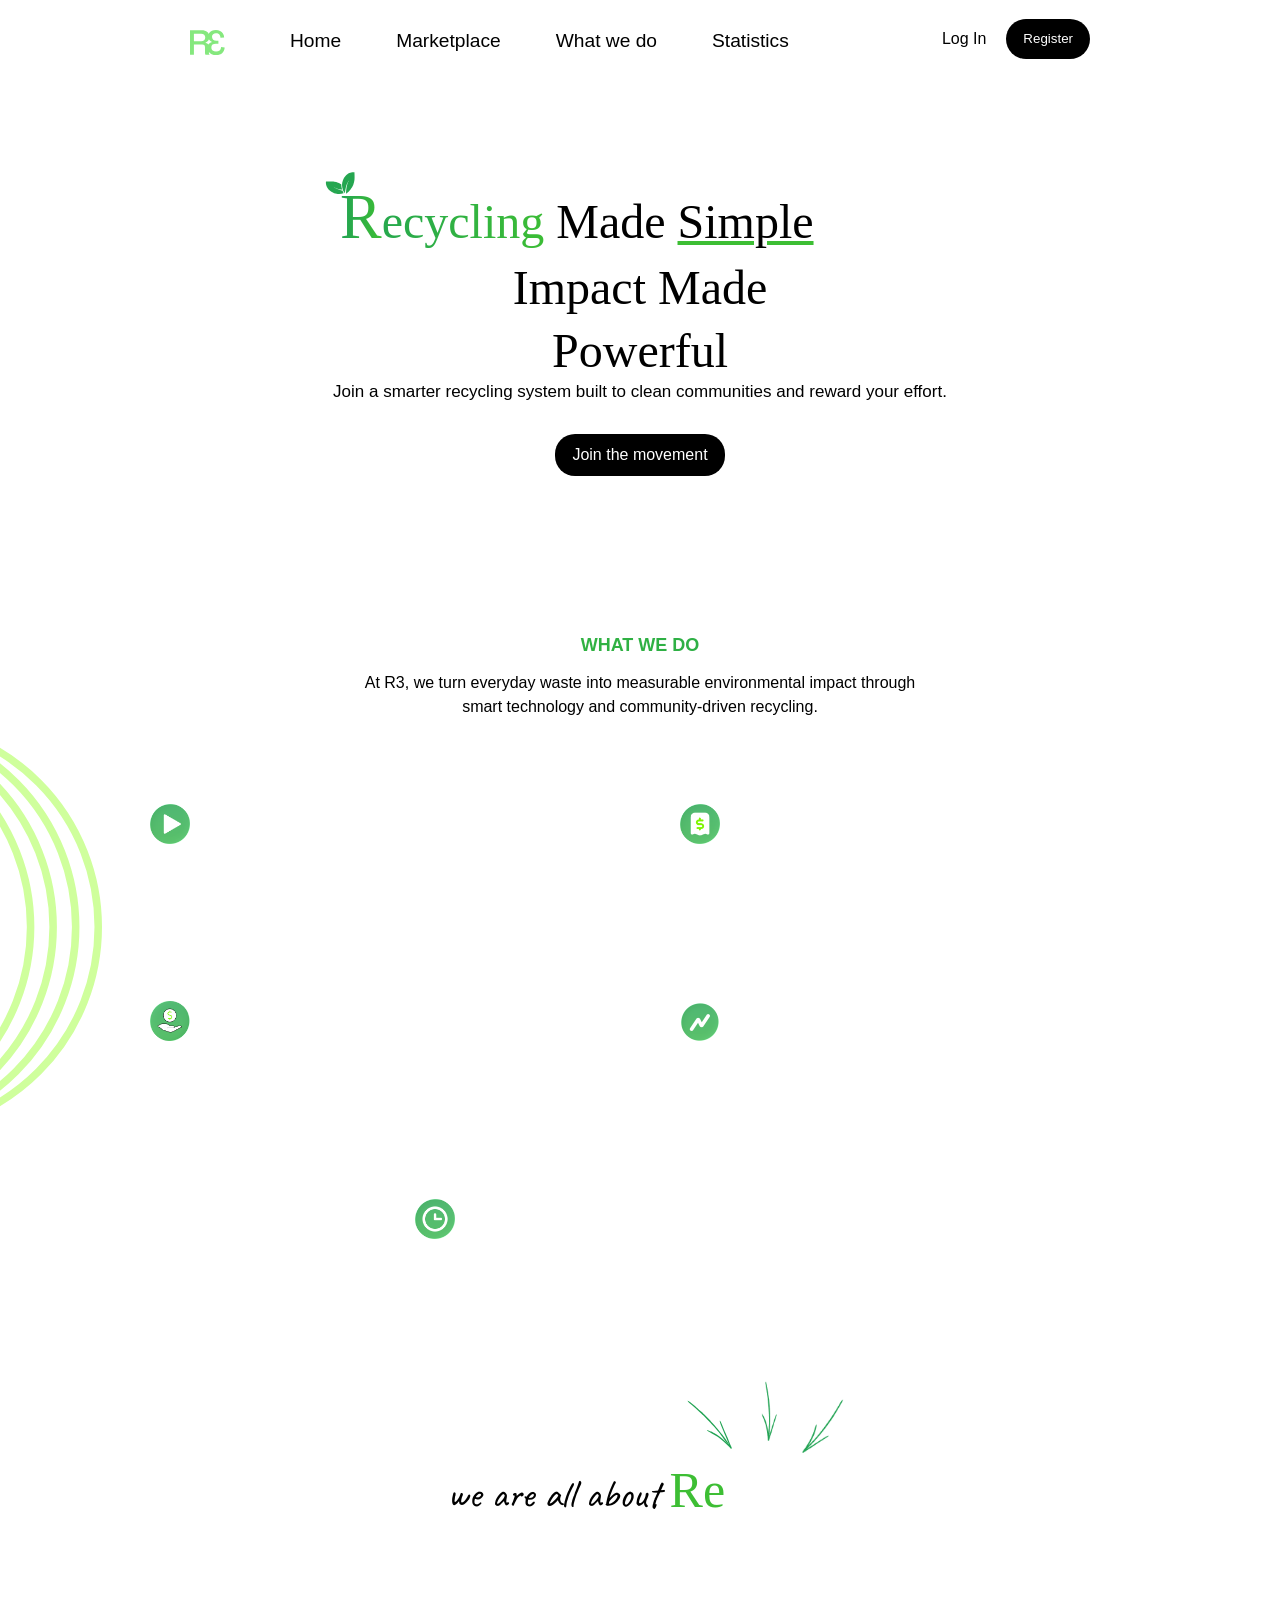
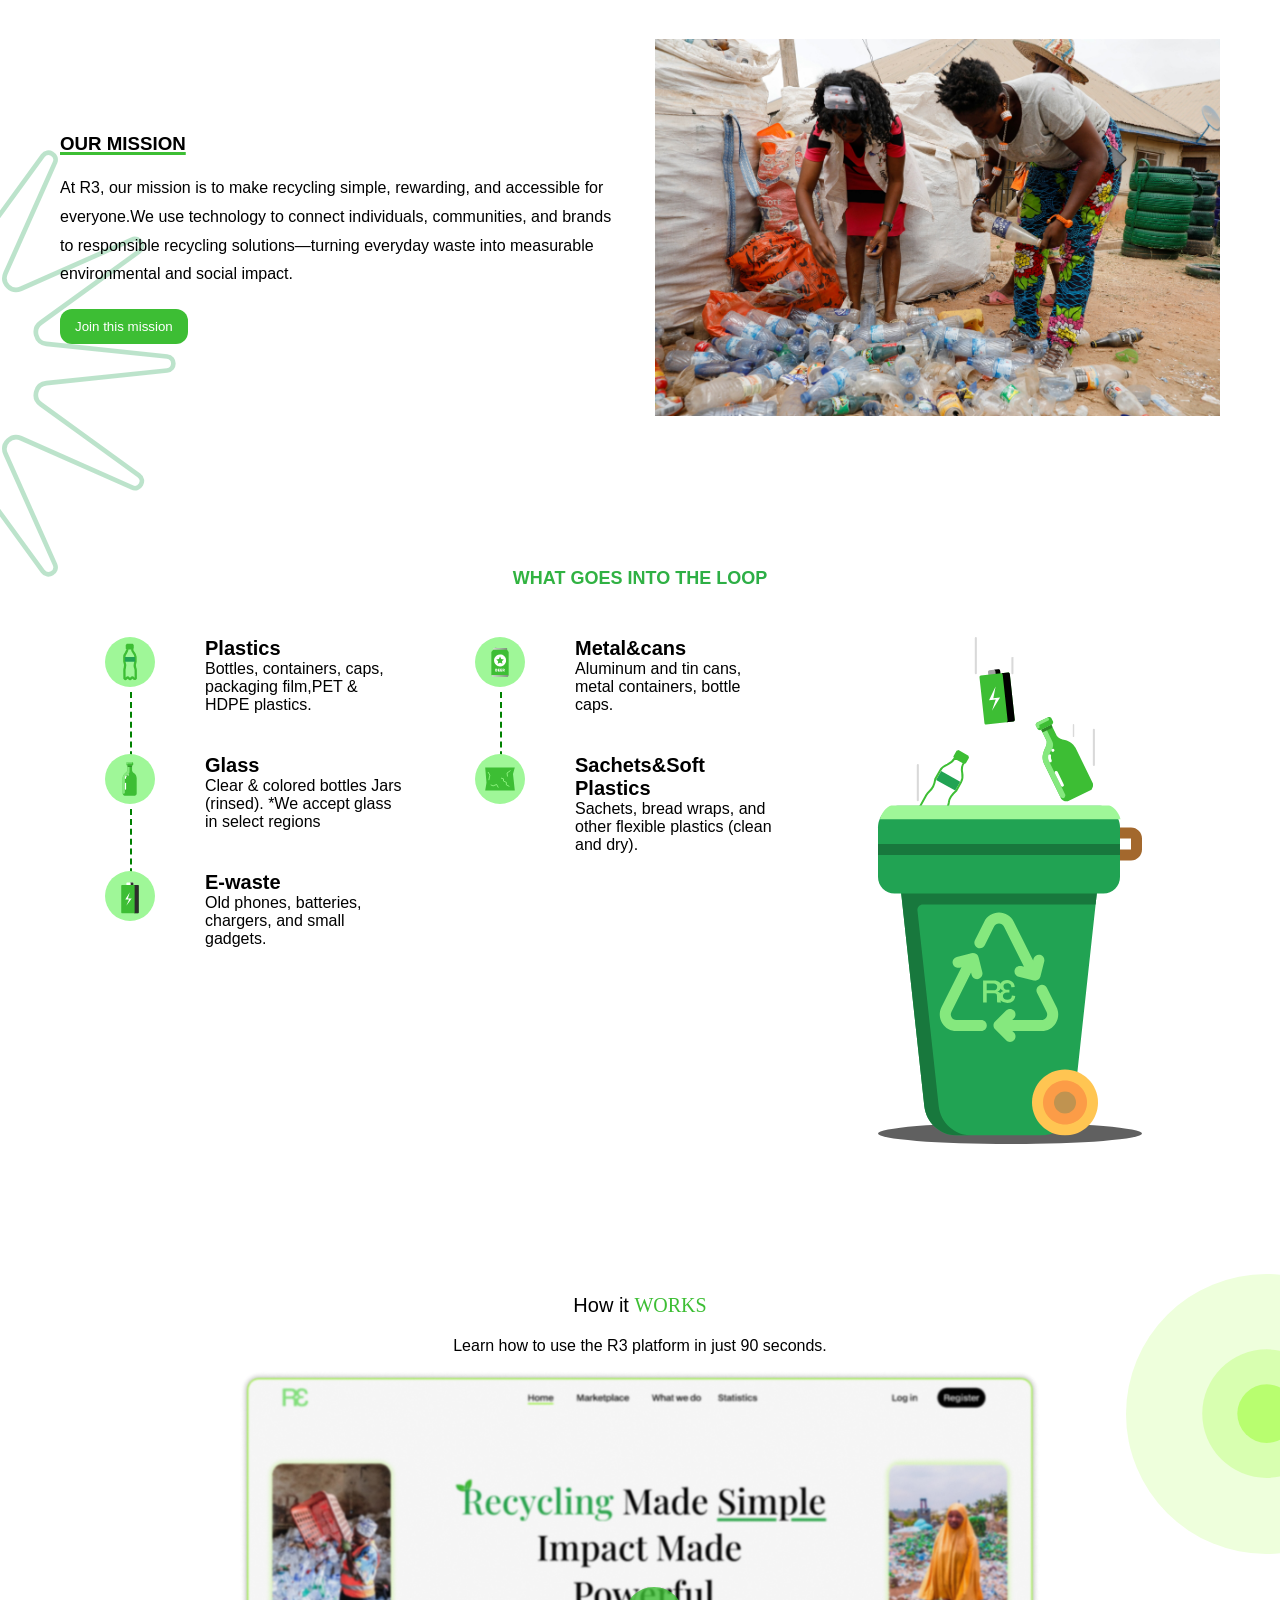
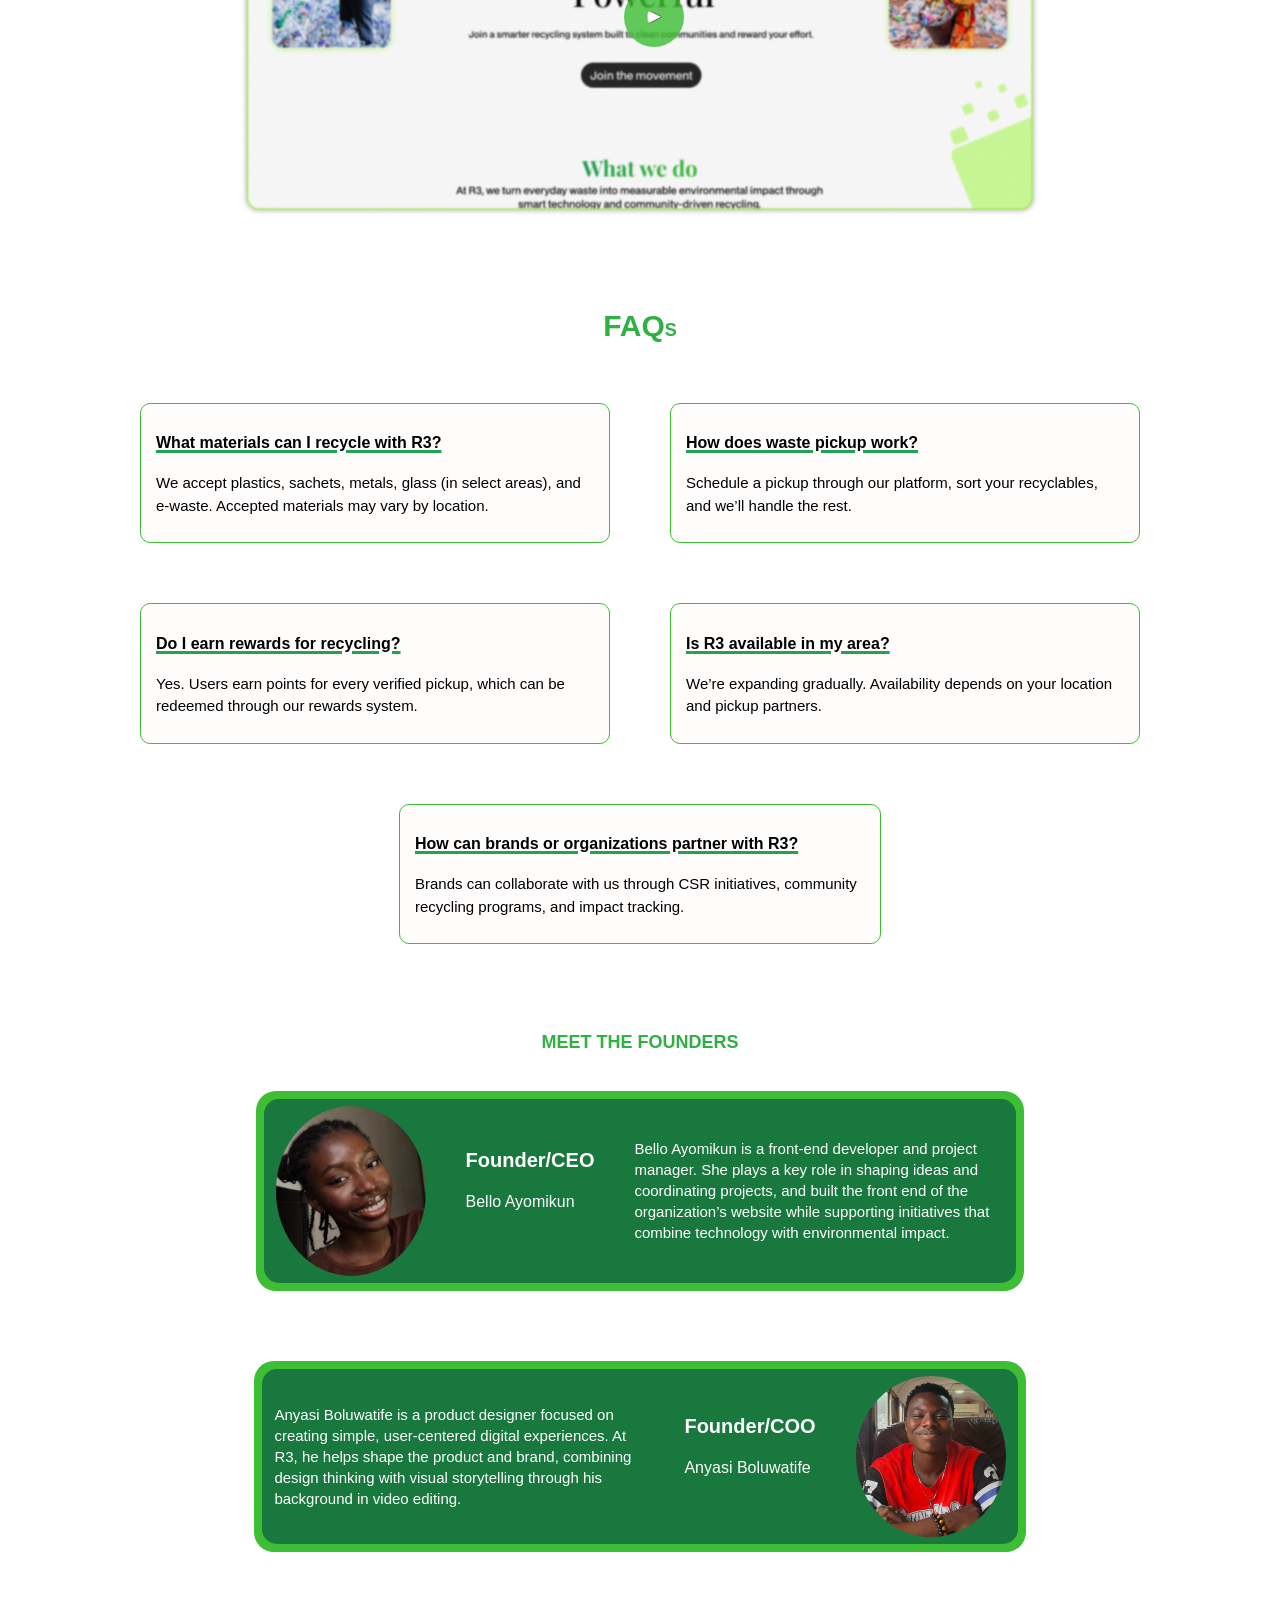
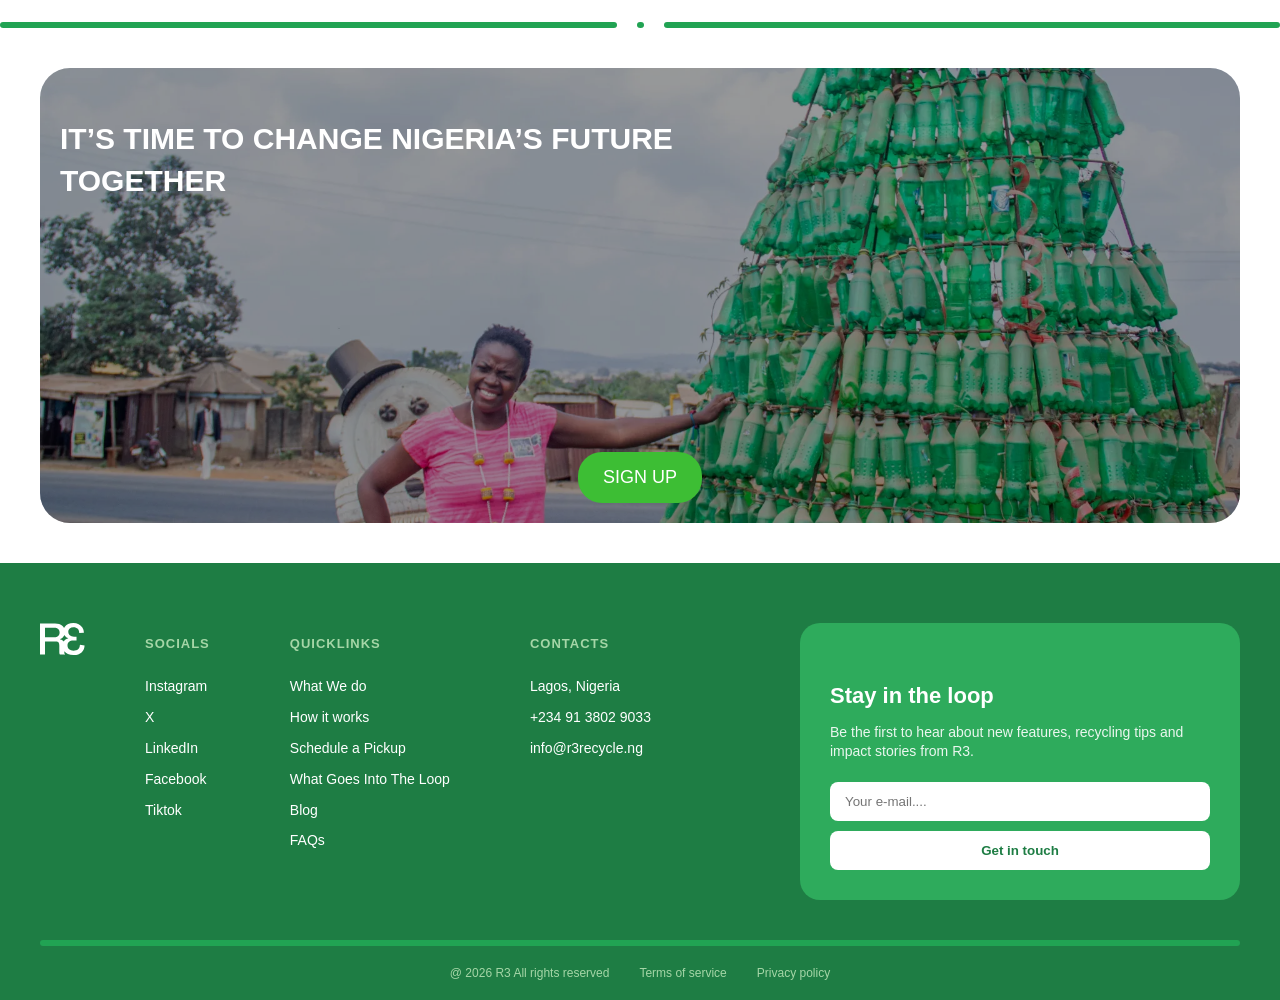
==== index.html @ efda979c "commit1" ====
<!DOCTYPE html>
<html lang="en">
<head>
    <meta charset="UTF-8">
    <meta name="viewport" content="width=device-width, initial-scale=1.0">
    <title>Reuse . Reduce . Recycle</title>
    <link rel="stylesheet" href="R3.css">
    <link rel="icon" href="/images/logo.svg" type="logo/svg">
</head>

<body>
<header>
   <nav  class="navigation">
      <div class="navcontainer">
         <div class="nav-wrapper">
          <img id="menu" src="images/menu.png" alt="">
            <div class="logo">
            <img id="r3" src="images/logo.svg" alt="">
            </div>
         
           <div class="navlink">
               <a href="#">Home</a>
               <a href="#">Marketplace</a>
               <a href="#">What we do</a>
               <a href="#">Statistics</a>
           </div>
  </div>
            <div class="profile">
               <a  href="#login" id="login">Log In</a>
               <button type="button">Register</button>
            </div>
       
      </div>
   </nav>    
</header>

<main class="landingpage">
   <section class="hero">
      <div class="hero-content" style="display: flexbox; justify-content: center;">
         <div>
            <h1>
               <span style="font-size: 3rem; background-image: linear-gradient(to right, #21A353, #3DBE34); -webkit-background-clip: text;background-clip: text; color: transparent; background-color: #3DBE34; font-family: Playfair Display; font-weight: 500;">
               <span class="wrapper" style="background-image: linear-gradient(to right, #21A353, #3DBE34); -webkit-background-clip: text;background-clip: text; color: transparent; background-color: #3DBE34; font-size: 3.9rem; font-family: Playfair Display;  ">R<img src="images/LEAF.svg"></span>ecycling
               </span>
               Made 
               <span style=" font-family: Playfair Display; text-decoration: underline #3DBE34;">Simple </span>
            </h1> 
            <h1 style="text-align: center;"> Impact Made  </h1>
            <h1 style="text-align: center;">Powerful</h1>
 
         </div>
         <h3 style="text-align: center; font-size: 17px;font-weight: 400; margin: 0 auto;">
            Join a smarter recycling system built to clean communities and reward your effort.</h3>
 
         <button type="button">Join the movement</button>
      </div>
   </section>


   <section class="whatwedo">
      <h2 id="title">WHAT WE DO</h2>
       <p>At R3, we turn everyday waste into measurable environmental impact through smart technology and community-driven recycling.</p>
      <img id="circle" src="images/Frame 20.svg" alt="">

      <div class="box-container">
         <div class="box">
            <div>
            <img src="images/Frame 10.png" alt="">
            </div>
            <div>
               <h3 class="title">Tutorial</h3>
               <p class="content">Access quick, easy tutorials on how to sort waste, understand recyclables, and maximize rewards.</p>
            </div>
         </div>

         <div class="box">
            <div>
            <img src="images/earn reward.png" alt="">
            </div>
            <div>
               <h3 class="title">Earn Rewards</h3>
               <p class="content">Access quick, easy tutorials on how to sort waste, understand recyclables, and maximize rewards.</p>
            </div>
         </div>

         <div class="box">
            <div>
            <img src="images/cash-payment-coin-5.png" alt="">
            </div>
            <div>
               <h3 class="title">Recyclables Trading</h3>
               <p class="content">Access quick, easy tutorials on how to sort waste, understand recyclables, and maximize rewards.</p>
            </div>
         </div>

         <div class="box">
            <div>
            <img src="images/Frame 11.png" alt="">
            </div>
            <div>
               <h3 class="title">Track your Impact</h3>
               <p class="content">Access quick, easy tutorials on how to sort waste, understand recyclables, and maximize rewards.</p>
            </div>
         </div>
         
         <div class="box" id="special">
            <div>
            <img src="images/Time_light.png" alt="">
            </div>
            <div>
               <h3 class="title">On-Demand Pickups</h3>
               <p class="content">Access quick, easy tutorials on how to sort waste, understand recyclables, and maximize rewards.</p>
            </div>
         </div>
      </div>
   </section>

   <section class="about">
      <p>we are all about 
         <span class="wrapper1" style="color: #3DBE34; font-family: Playfair Display, serif; font-size: 50px;" >
              Re<span id="changing" class="fade" style="font-family: Playfair Display; font-style: italic;">using </span> 
         <img class="arrow arrow1" src="images/arrow.svg" alt=""> 
         <img class="arrow arrow2" src="images/arrow, hand drawn, scribble, doodle, 13.png" alt="">
         <img class="arrow arrow3" src="images/arrow, hand drawn, scribble, doodle, 14.png" alt="">
          </span>
      </p>
   </section>


   <section class="mission">
      <img id="star" src="images/Star .svg" alt="">
       <div class="miss">
         <div class="mission-text">
            <h3>OUR MISSION</h3>
            <p>At R3, our mission is to make recycling simple, rewarding, and accessible for everyone.We use technology to connect individuals, communities, and brands to responsible recycling solutions—turning everyday waste into measurable environmental and social impact.</p>
            <button type="button">Join this mission</button>
         </div>

         <div class="mission-img" >
            <img src="images/mission.jpg" alt="">
         </div>
      </div>
   </section>

   <section class="loop">
      <h3 id="title">WHAT GOES INTO THE LOOP</h3>
      <div class="loopcycle">
          <div class="column">
   <div class="item">
   <img src="images/Plastic icon.svg" alt="">
   <div class="text">
   <h3>Plastics</h3>
   <p>Bottles, containers, caps, packaging film,PET & HDPE plastics.</p>
   </div>
   </div>

   <div class="item">
   <img src="images/Glass icon.svg" alt="">
   <div class="text">
   <h3>Glass</h3>
   <p>Clear & colored bottles Jars (rinsed). *We accept glass in select regions </p>
   </div>
   </div>
   
   <div class="item item2">
   <img src="images/Ewaste icon.svg" alt="">
   <div class="text">
   <h3>E-waste</h3>
   <p>Old phones, batteries, chargers, and small gadgets.</p>
   </div>
   </div>
   </div>

   <div class="column">
      <div class="item">
   <img src="images/Metal icon.svg" alt="">
   <div class="text">
   <h3>Metal&cans</h3>
   <p>Aluminum and tin cans, metal containers, bottle caps.</p>
   </div>
   </div>

   <div class="item">
   <img src="images/satchet icon.svg" alt="">
   <div class="text">
   <h3>Sachets&Soft Plastics</h3>
   <p>Sachets, bread wraps, and other flexible plastics (clean and dry).</p>
   </div>
   </div>
   </div>

   <img src="images/Waste bin illustration.svg" alt="">
   </div>
   </section>


<section class="how-it-works">
   <img id="circle2" src="images/Circle.svg" alt="">
   <h3>How it <span style="font-family:Playfair Display; color: #3DBE34;">WORKS</span> </h3>
   <p>Learn how to use the R3 platform in just 90 seconds.</p>
   <div class="div">
   <img src="images/How it works screen.png" alt="">
   <a href="https://www.google.com/" target="_blank">
   <div  id="playbtn">
  <img id="play" src="images/Vector 10.png" alt="">
   </div>
   </a>
    </div>

</section>

<section class="faqs">
<h3 id="title"><span style="font-size: 30px;">FAQ</span>S</h3>

<div class="faqscontainer">
  <div class="faqsbox">
   <h4>What materials can I recycle with R3?</h4>
   <p>We accept plastics, sachets, metals, glass (in select areas), and e-waste. Accepted materials may vary by location.</p>
  </div>
 
  <div class="faqsbox">
   <h4>How does waste pickup work?</h4>
   <p>Schedule a pickup through our platform, sort your recyclables, and we’ll handle the rest.</p>
  </div>

  <div class="faqsbox">
   <h4>Do I earn rewards for recycling?</h4>
   <p>Yes. Users earn points for every verified pickup, which can be redeemed through our rewards system.</p>
  </div>

  <div class="faqsbox">
   <h4>Is R3 available in my area?</h4>
   <p>We’re expanding gradually. Availability depends on your location and pickup partners.</p>
  </div>

  <div class="faqsbox" id="special">
   <h4>How can brands or organizations partner with R3?</h4>
   <p>Brands can collaborate with us through CSR initiatives, community recycling programs, and impact tracking.</p>
  </div>
</div>
<img id="group13" src="images/Group 13.svg" alt="">
  
</section>


<section class="founder">
 <h3 id="title">MEET THE FOUNDERS</h3> 
 <div class="card-container">
  <div class="card">
      <img src="images/ayomikun.jpg" alt="">
      <div class="text">
      <h3>Founder/CEO</h3>
      <h4 >Bello Ayomikun</h4>
   </div>
            
   <div class="description">
      <p>
         Bello Ayomikun is a front-end developer and project manager. She plays a key role in shaping ideas and coordinating projects, and built the front end of the organization’s website while supporting initiatives that combine technology with environmental impact. 
      </p>
    </div>
   </div>

<div class="card reverse">
      <img src="images/bolu.jpeg" alt="">
   <div class="text">
      <h3>Founder/COO</h3>
      <h4>Anyasi Boluwatife</h4>
   </div>
    <div class="description">
      <p>
Anyasi Boluwatife is a product designer focused on creating simple, user-centered digital experiences. At R3, he helps shape the product and brand, combining design thinking with visual storytelling through his background in video editing.      
     </p>
    </div>

   </div>
</div>
</section>

<div class="lines">
      <div class="line"></div>
      <div class="dot"></div>
      <div class="line"></div>
</div>

<section class="signup">
  <div class="bg-image"> 
    <h3>IT’S TIME TO CHANGE NIGERIA’S FUTURE TOGETHER</h3>
     <button>SIGN UP</button>
  </div>

</section>

</main>

<footer class="main-footer">
  <div class="footer-container">
    
    <div class="footer-content-left">
      <div class="footer-brand">
        <img src="images/logo.svg" alt="R3 Logo" class="footer-logo">
      </div>

      <div class="footer-links-grid">
        <div class="link-column">
          <h3>Socials</h3>
          <ul>
            <li><a href="#">Instagram</a></li>
            <li><a href="#">X</a></li>
            <li><a href="#">LinkedIn</a></li>
            <li><a href="#">Facebook</a></li>
            <li><a href="#">Tiktok</a></li>
          </ul>
        </div>

        <div class="link-column">
          <h3>Quicklinks</h3>
          <ul>
            <li><a href="#">What We do</a></li>
            <li><a href="#">How it works</a></li>
            <li><a href="#">Schedule a Pickup</a></li>
            <li><a href="#">What Goes Into The Loop</a></li>
            <li><a href="#">Blog</a></li>
            <li><a href="#">FAQs</a></li>
          </ul>
        </div>

        <div class="link-column">
          <h3>Contacts</h3>
          <ul>
            <li>Lagos, Nigeria</li>
            <li>+234 91 3802 9033</li>
            <li>info@r3recycle.ng</li>
          </ul>
        </div>
      </div>
    </div>

    <div class="newsletter-box">
      <h4>Stay in the loop</h4>
      <p>Be the first to hear about new features, recycling tips and impact stories from R3.</p>
      <form class="newsletter-form">
        <input type="email" placeholder="Your e-mail....">
        <button type="submit">Get in touch</button>
      </form>
    </div>

  </div>

  <div class="footer-bottom-section">
   
      <div class="line"></div>

    <div class="footer-legal">
      <p>@ 2026 R3 All rights reserved</p>
      <a href="#">Terms of service</a>
      <a href="#">Privacy policy</a>
    </div>
  </div>
</footer>
<script src="R3.js"></script>
</body>
---- R3.css ----
@import url('https://fonts.googleapis.com/css2?family=Roboto:ital,wght@0,100..900;1,100..900&display=swap');
@import url('https://fonts.googleapis.com/css2?family=Amatic+SC:wght@400;700&family=Inter:ital,opsz,wght@0,14..32,100..900;1,14..32,100..900&family=Roboto:ital,wght@0,100..900;1,100..900&display=swap');
@import url('https://fonts.googleapis.com/css2?family=Caveat:wght@400..700&display=swap');


*{
    font-family: "BDO ", sans-serif;
}

body{
    padding-top: 80px;
    margin: 0;
}

header{
    width: 100%;
    background-color: white;
}

.navigation{
    z-index: 99;
    position: fixed;
    top: 0;
    left: 0;
   width: 100%;
    padding: 10px 0px;
    background: white !important;
}

.logo img{
    width: 35px;
}

 #menu{
    width: 35px;
    cursor: pointer;
    display: none;
    transition: 0.3s;
}

#menu:hover{
 transform: scale(1.2);
}
.navlink {
     justify-self: center;
     display: flex;  
     flex-wrap: wrap;
     gap: 25px;

}

.nav-wrapper{
    display: flex;
    justify-self: center;
    gap: 50px;
}

.navlink a{
 text-decoration: none;   
 color: black;
 font-size: 1.2rem;
 margin: 0 15px;
 position: relative;
 font-family:"BDO", sans-serif;
}

.navlink a::after{
  content: "";
  position: absolute;
  left: 0;
  bottom: -3px;
  width: 0;
  height: 2px;
  background-color: #3DBE34;
  transition: width 0.3s ease;
}

.navlink a:hover::after {
  width: 100%;
}

.navcontainer{
    max-width: 900px;
    margin: auto;
    padding: 20px 10px;
    display: flex;
    justify-content: space-between;

}
.profile{
    display: flex;
    gap: 20px;
    

}

.profile a{
    text-decoration: none;
   color: black;
   font-family:"BDO", sans-serif;
}

.profile a:hover{
    color: #2EAB5C;
}
.profile button{
    color: white;
    outline: none;
    border: none;
    border-radius: 20px;
    background-color: black;
    padding: 10px 17px;
    margin-top: -0.7rem;
    cursor: pointer;
    transition: 0.2s;
}

.profile button:hover{
     transform: scale(1.1);
}

.hero{
  margin: 6rem 0 4rem;
  width: 100%;
}


.hero-content h1{
    margin: 0 auto;
   font-size: 3rem;
   font-family: Playfair Display;
   font-weight: 400;
   max-width: 600px;
   line-height: 1.3;
   justify-self: center;
}

.hero-content h3{
    max-width: 700px;
    margin: 20px auto;
}

.wrapper{
    position: relative;
    display: inline-block;
}

.wrapper img{
    position: absolute;
    left: -15px;
    top: -5px;
}


.hero button{
     color: white;
    outline: none;
    border: none;
    border-radius: 20px;
    background-color: black;
    padding: 12px 17px;
    margin-top: -0.7rem;
    cursor: pointer;
    text-align: center;
    display: block;
    font-size: 1rem;
    margin: 2rem auto;
    transition: 0.2s;
}

.hero button:hover{
    transform: scale(1.1);
}

.whatwedo{
  padding: 80px 20px;
  text-align: center;
  position: relative;

}

 #title{
    background-image: linear-gradient(to left, #21A353 , #3DBE34);
    -webkit-background-clip: text;
    background-clip: text;
    background-color: #3DBE34;
    color: transparent;
    text-align: center;
    font-size: 18px;
}

.whatwedo p{
    text-align: center;
     margin: 0 auto;
     max-width: 570px;
     line-height: 1.5;

}

.whatwedo #circle{
    position: absolute;
    z-index: -1;
    left: 0%;
    width:8%;
}

.box-container{
    padding-top: 30px;
    grid-template-columns: repeat(2, 1fr);
  display: grid;
  gap: 60px;
  margin:30px auto 0;
  max-width: 1000px;
  width: 100%;
}


.box{
    border-radius: 10px;
    background-image: linear-gradient(to top,  #3dbe34);  
    display: flex;
    padding: 15px 10px;
    color: white;
    text-align: left;
    gap: 20px;

}   


.box img{
    background-color: transparent;
    width: 40px;
    padding-top: 10px;

}



.box .title{
    font-family: "BDO", sans-serif;
    font-weight: 300;
}
.box .content{
    text-align: left;
}

#special{
    grid-column: span 2;
    justify-self: center;
    width: 100%;
    max-width: 450px;
}


/*--ABOUT--*/
.about{
    padding: 30px 20px;
}

.about p{
    text-align: center;
    font-family: "Caveat", cursive  ;
    font-size: 40px;
    font-weight: 100;
}



.wrapper1{
    position: relative;
    display: inline-block;

}


#changing{
    z-index: -99;
}

.arrow{
    position: absolute;
    width: 50px;
}

.arrow1{
    top: -70px;
    width: 67px;
    left: 4%;
}

.arrow2{
    top: -90px;
    width: 80px;
    left: 35%;
}
.arrow3{
    top: -70px;
    right: -15% ;
    width: 70px;
}

.fade{
    transition: opacity 0.3s ease-in-out;
}

/*--MISSION--*/
.mission{
     padding: 50px 40px ;
     position: relative;
}
.miss{
     display: flex;
    flex-wrap: wrap;
     gap: 30px;
     padding: 0 20px;
     align-items: center;
}

.mission-text h3{
   text-decoration: underline solid 3px #3DBE34 ;

}

.mission-text{
    flex: 1 1 400px;
}
.mission-text p{
    line-height: 1.8;
    margin-bottom: 20px;
}

.mission-text button{
    padding: 10px 15px;
    background-color:#3DBE34;
    border: none;
    color: white;
    transition: 0.2s;
    border-radius: 12px;
    cursor: pointer ;
}

.mission-text button:hover{
  transform: scale(1.1);
}

.mission-img {
  flex: 1 1 400px;
}

.mission-img img {
    width: 100%;
}

.mission #star{
    position: absolute;
    z-index: -1;
    left: 0;
    width: 20%;

}


/*-- LOOPCYCLE--*/
.loop{
     padding: 80px 20px;
     text-align: center;
}

.loopcycle{
    display: flex;
    padding-top: 30px;
    flex-wrap: wrap;
justify-content: center;
    align-items: stretch;
    gap: 70px;

}

.column{
     display: flex;
     flex-direction: column;
     gap: 40px;
     float: left;
     text-align: left;
}

 .item {
  display: flex;
  align-items: flex-start;
  gap: 50px;
  position: relative;
}

.item img{
    width: 50px;
}

.item h3 {
   float: left;
}

.text p{
    margin: 0;
    padding: 0;
    float: left;
}

.text{
    position: relative;
    max-width: 200px;
    float: left;
}


.item::before {
  content: "";
  position: absolute;
  left: 25px;   /* center of the circle */
  top: 55px;
  height: 95px;
  border-left: 2px dashed green;
}

.item:last-child::before{
   display: none;
}


/*--HOW-IT-WORKS--*/

.how-it-works{
    padding: 50px 20px;
    text-align: center;
    position: relative;
}



.how-it-works .div{
   position: relative;
   display: inline-block;
   margin: 0 auto;
}

.how-it-works h3{
    font-size: 20px;
    font-weight: 500;
    text-align: center;
}


.how-it-works p{
    text-align: center;
    font-weight: 500;
}



.how-it-works #playbtn{
   background-color: rgba(61, 190, 52, 0.8);
   width: 60px;
   height: 60px;
   border-radius: 30px;
   position: absolute;
    top: 48%;
    left: 48%;
    cursor: pointer;
    animation: play 2s infinite ease-in-out;
}


.how-it-works #play{
    cursor: pointer;
    width: 25%;
  position: absolute;
  top: 50%;
  left: 50%;
  transform: translate(-50%, -50%);
}

.div img{

   position: relative;
   width: 100%;
   max-width: 800px;
   height: auto;
   border-radius: 20px;
}

 #circle2{
    position: absolute;
    z-index: -99;
    width: 12%;
    right: 0%;
    
}
@keyframes play {
   0%{ transform:scale(1);}
   50%{transform: scale(1.3);}
   100%{transform: scale(1);}
}



/*-FAQS--*/
.faqs{
  padding: 20px 30px;
}


.faqscontainer{
   padding-top: 30px;
    grid-template-columns: repeat(2, 1fr);
  display: grid;
  gap: 60px;
  margin:30px auto 0;
  max-width: 1000px;
  width: 100%;
}

.faqsbox{
    line-height: 1;
    padding: 10px 15px;
    border: 1px #3dbe34 solid;
    border-radius: 10px;
    background-color: #fffcfc;

}

.faqsbox h4{
    text-decoration: underline #21A353 3px;
}


.faqs #group13{
   margin: -15em -15em;
}

.faqsbox p{
    font-size: 15px;
    line-height: 1.5;
    font-weight: 100;
}


/*--FOUNDER--*/
.founder{
    padding: 50px 20px;
}

.card-container{
    display: flex;
    flex-direction: column;
    gap: 30px;
}

.card{
    position: relative;
    display: flex;
    align-items: center;
    justify-content: space-between;
    max-width: 950px;
    height: auto;
    margin: 20px auto;
    padding: 15px 20px;
    color: white;
    overflow: hidden;
    border-radius: 20px;
    gap: 40px;
    background-color: #3DBE34;
}

.card.reverse{
    flex-direction: row-reverse;
}

.card::before{
    content: ""; 
    position: absolute;
    inset: 8px;
    border-radius: 15px;
    background: #18783D;
    pointer-events: none;
    
    
}

.card>*{
    position: relative;
}

.card img{
    border-radius:50%;
    width: 150px;
    object-fit: cover;
    flex-shrink: 0;
}


.text{ 
    flex: 1;
    
}

.text h3{
    margin: 0;
    font-size: 20px;
    font-weight: bolder;
    flex: 1;
}
.text h4{
    font-weight: 300;
    flex: 1;
}

.description{

    max-width: 370px;
    font-size: 15px;
    line-height: 1.4;
    font-family: "BDO", sans-serif;
    font-weight: 200;
}

 #group13{
     position: absolute;
    z-index: -1;
}


/*SIGNUP*/
.signup{
    position: relative;
  margin:40px 40px;
  background-image: url(images/World_Recycle_Day_Jumoke_Olowokere_003.jpg.webp);
padding: 20px;
background-position: 40%;
background-size: cover;
overflow: hidden; 
border-radius: 30px;
background-repeat: no-repeat;
}

.signup::before{
    content: "";
    position: absolute;
    inset: 0;
    background: rgba(0, 0, 0, 0.4);
}

.bg-image{
  position: relative;
  z-index: 1;
  height: 100%;
  display: flex;
  gap: 220px;
  flex-direction: column;
  justify-content: center;


}

.signup h3{
    margin-bottom: 30px;
    color: white;
    line-height: 1.4;
   font-size: 30px;
   max-width: 700px;
}

.signup button{
    margin: 0 auto;
     padding: 15px 25px;
    background-color:#3DBE34;
    border: none;
    color: white;
    font-size: large;
    border-radius: 24px;
    cursor: pointer ;
    transition: 0.2s;
}
.signup button:hover{
    transform: scale(1.1);
}

.lines{
    display: flex;
  align-items: center;
    width: 100%;
    margin: 0 auto;
}

.line{
    
    flex: 1;
    background-color: #21A353;
    height: 6px;
    border-radius: 10px;
}

.dot{
     width: 7px;
    background-color: #21A353;
    height: 6px;
    margin: 0 20px;
    border-radius: 10px;
}

.main-footer {
  background-color: #1E7D44;
  color: white;
  padding: 60px 40px 20px;
}

.footer-container {
  max-width: 1200px;
  margin: 0 auto;
  display: flex;
  justify-content: space-between;
  align-items: flex-start;
  gap: 50px;
  flex-wrap: wrap; /* Allows wrapping on mobile */
}

/* Grouping Logo and Links */
.footer-content-left {
  display: flex;
  gap: 60px; /* Space between Logo and first link column */
  flex: 1;
}

.footer-logo {
  width: 45px;
  filter: brightness(0) invert(1); /* Makes logo white */
}

.footer-links-grid {
  display: flex;
  gap: 80px; /* Space between columns */
  text-align: left;
}

.link-column h3 {
  font-size: 13px;
  color: #A5D6A7;
  text-transform: uppercase;
  margin-bottom: 20px;
  letter-spacing: 1px;
}

.link-column ul {
  list-style: none;
  margin: 0;
  padding: 0;
}

.link-column ul li {
  font-size: 14px;
  line-height: 2.2;
  
}

.link-column a {
  color: white;
  text-decoration: none;
}

/* Newsletter Box Refinement */
.newsletter-box {
  background-color: #2EAB5C; /* Brighter green to match screenshot */
  padding: 30px;
  border-radius: 20px;
  width: 100%;
  max-width: 380px;
}

.newsletter-box h4 {
  font-size: 22px;
  margin-bottom: 10px;
}

.newsletter-box p {
  font-size: 14px;
  opacity: 0.9;
  margin-bottom: 20px;
  line-height: 1.4;
}

.newsletter-form input {
  width: 92%;
  padding: 12px 15px;
  border-radius: 8px;
  border: none;
  margin-bottom: 10px;
}

.newsletter-form button {
  width: 100%;
  padding: 12px;
  border-radius: 8px;
  border: none;
  background: white;
  color: #1E7D44;
  font-weight: 700;
  cursor: pointer;
}

/* Bottom Section */
.footer-bottom-section {
  max-width: 1200px;
  margin: 40px auto 0;
}

.footer-legal {
  display: flex;
  justify-content: center;
  gap: 30px;
  font-size: 12px;
  color: #A5D6A7;
  margin-top: 20px;
  
}

.footer-legal p{
    margin: 0;
}

.footer-legal a {
    padding: 0;
    margin: 0;
  color: inherit;
  text-decoration: none;
}

/* Responsive Fix */
@media (max-width: 900px) {

}



@media (min-width:300px) and (max-width: 749px) {
    .card, .card.reverse {
        flex-direction: column;
        text-align: center;
        padding: 15px 20px;
        height: fit-content;
        margin: 0 auto ;
        gap: 0px;
        max-width: 400px;

    }
    .card img{
        margin: 0 auto;
    }


    
    .card p {
        width: 100%; 
        text-align: center;
        /* Allows text to fill the card on mobile */
    }
   
    
}


@media (min-width:500px) and (max-width:800px) {
    .box-container{
         grid-template-columns: 1fr;
    }

    #special{
        grid-column: span 1;
        max-width: 97%;
    }

    .faqscontainer{
        grid-template-columns: 1fr;
 
   }
   
}

@media (min-width:300px) and (max-width:800px) {
    .box{
        display: flex;
        flex: 1 1 100%;
    }
    .navlink {
        display: none; /* Usually, you'd implement a hamburger menu here */
    }
    .nav-wrapper {
        gap: 20px;
    }
    .logo #r3{
        display: none;
    }
     #menu{
        display: block;
    }
   
     
      .footer-content-left {
    flex-direction: column;
    gap: 30px;
  }
  .footer-links-grid {
    gap: 40px;
    flex-wrap: wrap;
  }
    .footer-link {
        flex-direction: column;
        align-items: center;
        text-align: center;
    }

    .footer-grid {
        justify-items: center;
    }
   

    .navcontainer{
        padding: 20px 10px 10px;
    }

   .column:first-child .item:last-child::before {
        display: block;
        /* You might need to increase height to bridge the gap between columns */
        
    }

    .column:last-child .item:last-child::before {
        display: none;
    }
}
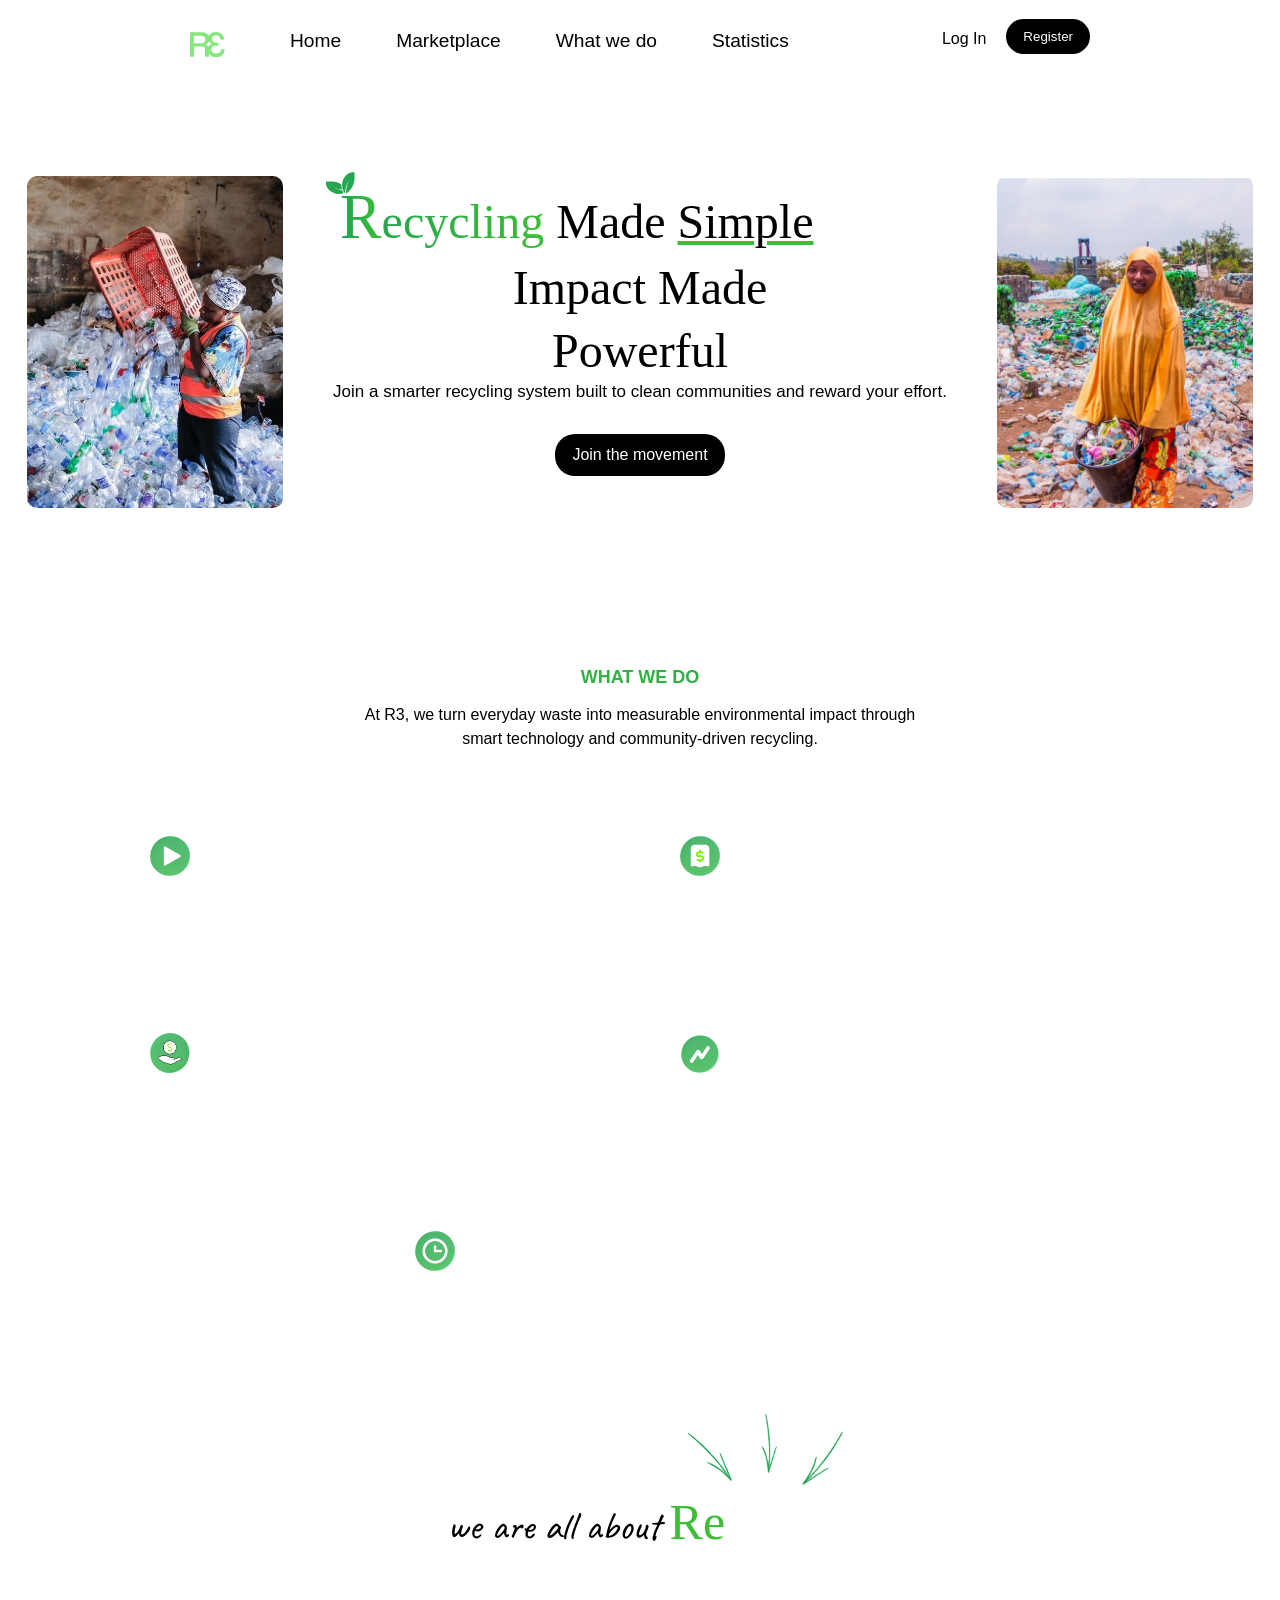
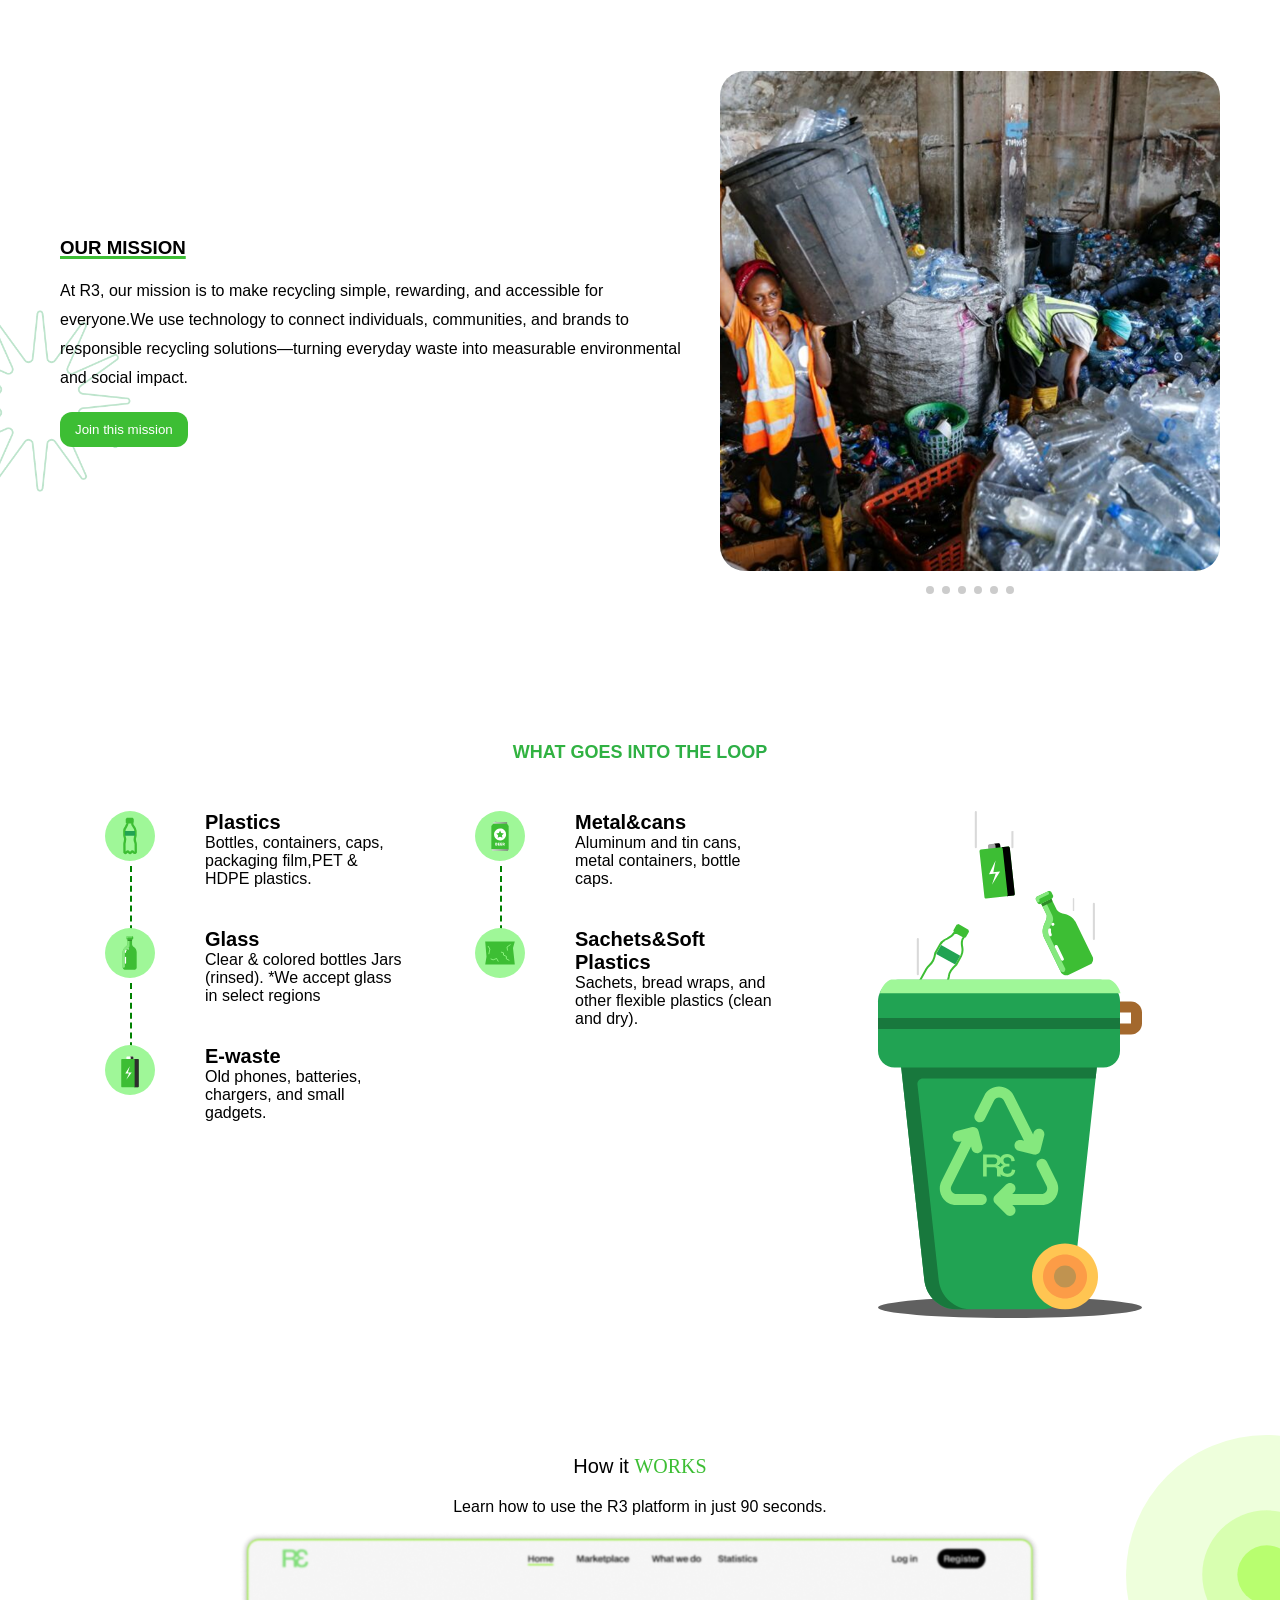
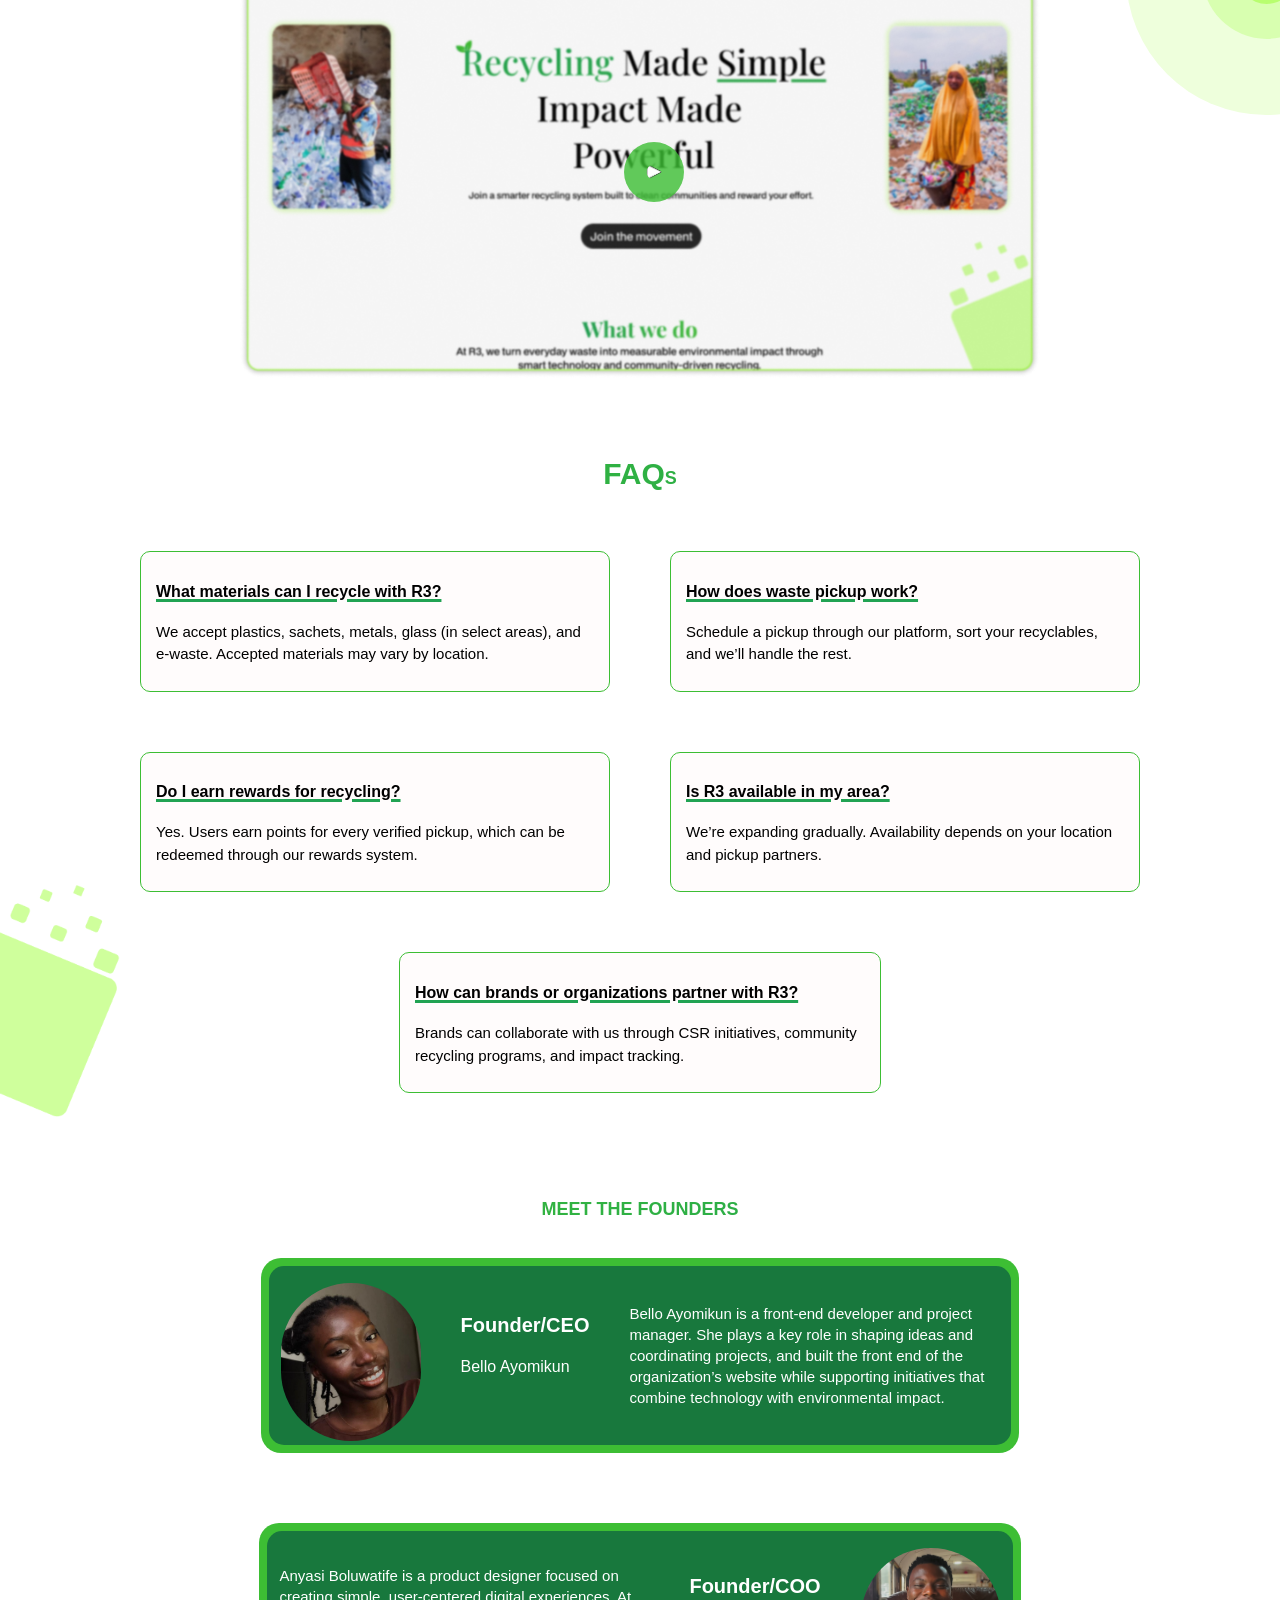
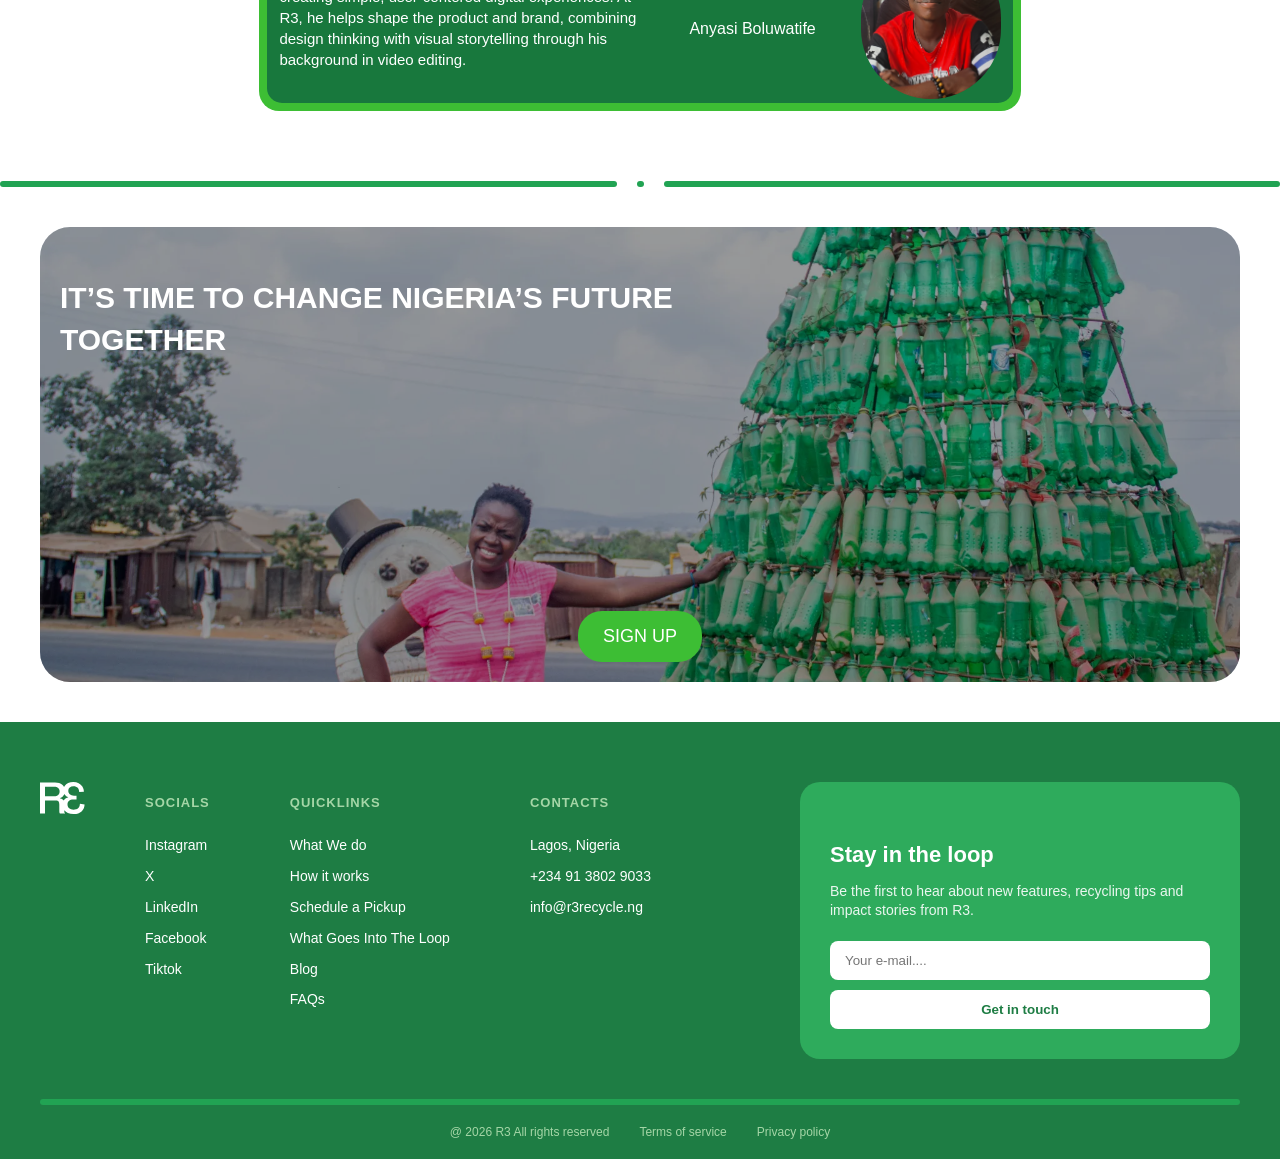
==== commit 059cdae7: "new changes" ====
--- a/index.html
+++ b/index.html
@@ -27,7 +27,7 @@
   </div>
             <div class="profile">
                <a  href="#login" id="login">Log In</a>
-               <button type="button">Register</button>
+               <button type="button"><a href="sign.html" style="color: white; text-decoration: none;">Register</a></button>
             </div>
        
       </div>
@@ -35,8 +35,12 @@
 </header>
 
 <main class="landingpage">
-   <section class="hero">
+   <section class=" hero">
+      
       <div class="hero-content" style="display: flexbox; justify-content: center;">
+         
+         <div id="heroimage"></div>
+         <div class="hero-text-content">
          <div>
             <h1>
                <span style="font-size: 3rem; background-image: linear-gradient(to right, #21A353, #3DBE34); -webkit-background-clip: text;background-clip: text; color: transparent; background-color: #3DBE34; font-family: Playfair Display; font-weight: 500;">
@@ -53,14 +57,16 @@
             Join a smarter recycling system built to clean communities and reward your effort.</h3>
  
          <button type="button">Join the movement</button>
+           </div>
+
+      <div id="heroimage2"></div>
       </div>
    </section>
 
 
-   <section class="whatwedo">
+   <section class="reveal whatwedo">
       <h2 id="title">WHAT WE DO</h2>
        <p>At R3, we turn everyday waste into measurable environmental impact through smart technology and community-driven recycling.</p>
-      <img id="circle" src="images/Frame 20.svg" alt="">
 
       <div class="box-container">
          <div class="box">
@@ -115,7 +121,7 @@
       </div>
    </section>
 
-   <section class="about">
+   <section class=" reveal about">
       <p>we are all about 
          <span class="wrapper1" style="color: #3DBE34; font-family: Playfair Display, serif; font-size: 50px;" >
               Re<span id="changing" class="fade" style="font-family: Playfair Display; font-style: italic;">using </span> 
@@ -127,22 +133,61 @@
    </section>
 
 
-   <section class="mission">
-      <img id="star" src="images/Star .svg" alt="">
-       <div class="miss">
+   <section class="reveal mission">
+      <div class="star-wrapper">
+      <img id="star" src="images/Star 4 (1).png" alt="">
+      </div>
+      <div class="miss">
          <div class="mission-text">
             <h3>OUR MISSION</h3>
             <p>At R3, our mission is to make recycling simple, rewarding, and accessible for everyone.We use technology to connect individuals, communities, and brands to responsible recycling solutions—turning everyday waste into measurable environmental and social impact.</p>
             <button type="button">Join this mission</button>
          </div>
-
-         <div class="mission-img" >
-            <img src="images/mission.jpg" alt="">
+         <div class="div">
+               <div class="carousel">
+                  <div class="carousel-card">
+
+                     <div class="mission-img">
+                        <img src="images/Property 1=Default.png" alt="">
+                     </div>
+
+                     <div class="mission-img">
+                        <img src="images/Property 1=Variant2.png" alt="">
+                     </div>
+
+                     <div class="mission-img">
+                        <img src="images/Property 1=Variant3.png" alt="">
+                     </div>
+                     
+                     <div class="mission-img" >
+                        <img src="images/Property 1=Variant4.png" alt="">
+                     </div>
+
+                     <div class="mission-img" >
+                        <img src="images/Property 1=Variant5.png" alt="">
+                     </div>
+
+                     <div class="mission-img" >
+                        <img src="images/Property 1=Variant6.png" alt="">
+                     </div>
+
+                  </div>
+               </div>
+
+               <div class="carousel-dots">
+                  <span class="dots"></span>
+                  <span class="dots"></span>
+                  <span class="dots"></span>
+                  <span class="dots"></span>
+                  <span class="dots"></span>
+                  <span class="dots"></span>
+
+               </div>
          </div>
       </div>
    </section>
 
-   <section class="loop">
+   <section class="reveal loop">
       <h3 id="title">WHAT GOES INTO THE LOOP</h3>
       <div class="loopcycle">
           <div class="column">
@@ -194,7 +239,7 @@
    </section>
 
 
-<section class="how-it-works">
+<section class=" reveal how-it-works">
    <img id="circle2" src="images/Circle.svg" alt="">
    <h3>How it <span style="font-family:Playfair Display; color: #3DBE34;">WORKS</span> </h3>
    <p>Learn how to use the R3 platform in just 90 seconds.</p>
@@ -209,8 +254,9 @@
 
 </section>
 
-<section class="faqs">
+<section class="reveal faqs">
 <h3 id="title"><span style="font-size: 30px;">FAQ</span>S</h3>
+
 
 <div class="faqscontainer">
   <div class="faqsbox">
@@ -238,12 +284,15 @@
    <p>Brands can collaborate with us through CSR initiatives, community recycling programs, and impact tracking.</p>
   </div>
 </div>
-<img id="group13" src="images/Group 13.svg" alt="">
+
+<div>
+   <img id="faqspic" src="images/faqs picture.png" alt="">
+</div>
   
 </section>
 
 
-<section class="founder">
+<section class="reveal founder">
  <h3 id="title">MEET THE FOUNDERS</h3> 
  <div class="card-container">
   <div class="card">
@@ -282,7 +331,7 @@
       <div class="line"></div>
 </div>
 
-<section class="signup">
+<section class="reveal signup">
   <div class="bg-image"> 
     <h3>IT’S TIME TO CHANGE NIGERIA’S FUTURE TOGETHER</h3>
      <button>SIGN UP</button>
@@ -292,7 +341,7 @@
 
 </main>
 
-<footer class="main-footer">
+<footer class= " main-footer">
   <div class="footer-container">
     
     <div class="footer-content-left">
--- a/R3.css
+++ b/R3.css
@@ -11,6 +11,31 @@
     padding-top: 80px;
     margin: 0;
 }
+
+.reveal {
+    opacity: 0;
+    transform: translateY(50px);
+    transition: 0.8s ease;
+}
+
+.reveal.show {
+    opacity: 1;
+    transform: translateY(0);
+}
+
+@keyframes showimage {
+ 0%{
+    opacity: 0;
+ }   
+
+ 100%{
+    opacity: 1;
+ }
+}
+
+
+
+
 
 header{
     width: 100%;
@@ -124,7 +149,33 @@
   width: 100%;
 }
 
-
+.hero-content{
+    display: flex;
+    justify-content: space-eenly;
+    gap: 50px;
+}
+
+
+
+
+.hero-content #heroimage{
+   background-image: url(images/BOUTEILLES-PLASTIQUES-1-2.jpg);
+   width: 20%;
+   opacity: 0;
+   background-size: cover;
+   border-radius: 10px;
+  animation: showimage 1.2s ease forwards;
+
+}
+
+.hero-content #heroimage2{
+    width: 20%;
+    background-image: url(images/hero\ 2.png);
+    background-size: cover;
+    border-radius: 10px;
+    opacity: 0;
+    animation: showimage 1.2s ease forwards;
+}
 .hero-content h1{
     margin: 0 auto;
    font-size: 3rem;
@@ -172,6 +223,8 @@
     transform: scale(1.1);
 }
 
+/*WHAT WE DO*/
+
 .whatwedo{
   padding: 80px 20px;
   text-align: center;
@@ -197,12 +250,6 @@
 
 }
 
-.whatwedo #circle{
-    position: absolute;
-    z-index: -1;
-    left: 0%;
-    width:8%;
-}
 
 .box-container{
     padding-top: 30px;
@@ -223,8 +270,13 @@
     color: white;
     text-align: left;
     gap: 20px;
+    transition: 0.3s;
 
 }   
+
+.box:hover{
+    transform: scale(1.1);
+}
 
 
 .box img{
@@ -233,8 +285,6 @@
     padding-top: 10px;
 
 }
-
-
 
 .box .title{
     font-family: "BDO", sans-serif;
@@ -343,20 +393,70 @@
   transform: scale(1.1);
 }
 
+.carousel {
+    width: 500px;
+    height: 500px;
+    overflow: hidden;
+}
+
+.carousel-card {
+    display: flex;
+}
+
 .mission-img {
-  flex: 1 1 400px;
+    min-width: 500px;
+    width: 500px;
+    height: 500px;
+    overflow: hidden;
+    border-radius: 25px;
 }
 
 .mission-img img {
     width: 100%;
-}
-
+    height: 100%;
+    object-fit: cover;
+    display: block;
+}
 .mission #star{
     position: absolute;
     z-index: -1;
-    left: 0;
-    width: 20%;
-
+    left: -80px;
+    top: 260px;
+    width: 240px;
+
+    animation: rotatingstar 8s infinite linear;
+}
+
+.carousel-dots {
+    display: flex;
+    justify-content: center;
+    gap: 8px;
+    margin-top: 15px;
+}
+
+.carousel-dots .dots {
+    width: 8px;
+    height: 8px;
+    background-color: #ccc;
+    border-radius: 50%;
+    transition: 0.3s ease;
+}
+
+.carousel-dots .dots.active {
+    width: 25px;
+    border-radius: 10px;
+    background-color: #21A353;
+}
+
+@keyframes rotatingstar {
+from{
+    transform: rotate(0deg);
+}
+  to {
+    transform:rotate(360deg);
+  }
+
+  
 }
 
 
@@ -532,8 +632,10 @@
 }
 
 
-.faqs #group13{
-   margin: -15em -15em;
+.faqs #faqspic{
+    width: 190px;
+    margin-top: -220px;
+    margin-left: -100px;
 }
 
 .faqsbox p{
@@ -562,7 +664,7 @@
     max-width: 950px;
     height: auto;
     margin: 20px auto;
-    padding: 15px 20px;
+    padding: 25px 20px;
     color: white;
     overflow: hidden;
     border-radius: 20px;
@@ -590,9 +692,9 @@
 }
 
 .card img{
-    border-radius:50%;
-    width: 150px;
-    object-fit: cover;
+    border-radius:90px;
+    width: 140px;
+    object-fit:fill;
     flex-shrink: 0;
 }
 
@@ -839,7 +941,7 @@
 
 
 
-@media (min-width:300px) and (max-width: 749px) {
+@media (min-width:300px) and (max-width: 940px) {
     .card, .card.reverse {
         flex-direction: column;
         text-align: center;
@@ -853,8 +955,17 @@
     .card img{
         margin: 0 auto;
     }
-
-
+   
+    #heroimage{
+        display: none;
+    }
+  
+     #heroimage2{
+        display: none;
+     }
+     .mission #star{
+        top: 100px;
+     }
     
     .card p {
         width: 100%; 
@@ -934,6 +1045,28 @@
     .column:last-child .item:last-child::before {
         display: none;
     }
-}
-
+
+    #heroimage{
+        display: none;
+    }
+  
+     #heroimage2{
+        display: none;
+     }
+    
+}
+
+
+/*SIGN UP */
+
+.container{display: flex; gap: 90px; padding:30px; }
+.box-card{display: flex; gap: 20px; }
+#sign-image{width: 40%;}
+.sign-in h1{text-align: center;}
+.cards{border: 1.9px solid; width: 180px; padding:20px 7px 5px; border-radius: 18px; justify-content: center; text-align: center;}
+.cards h4, img{margin-bottom: -0.8em;}
+.cards p{line-height: 1.3;}
+.bar{width: 135px;  height: 6px; border-radius: 10px; background-color:#E7E7E7;}
+.bars{display: flex; justify-content: center; gap: 10px; margin-top: 30px;}
+.logo{margin-top:0px;}
    
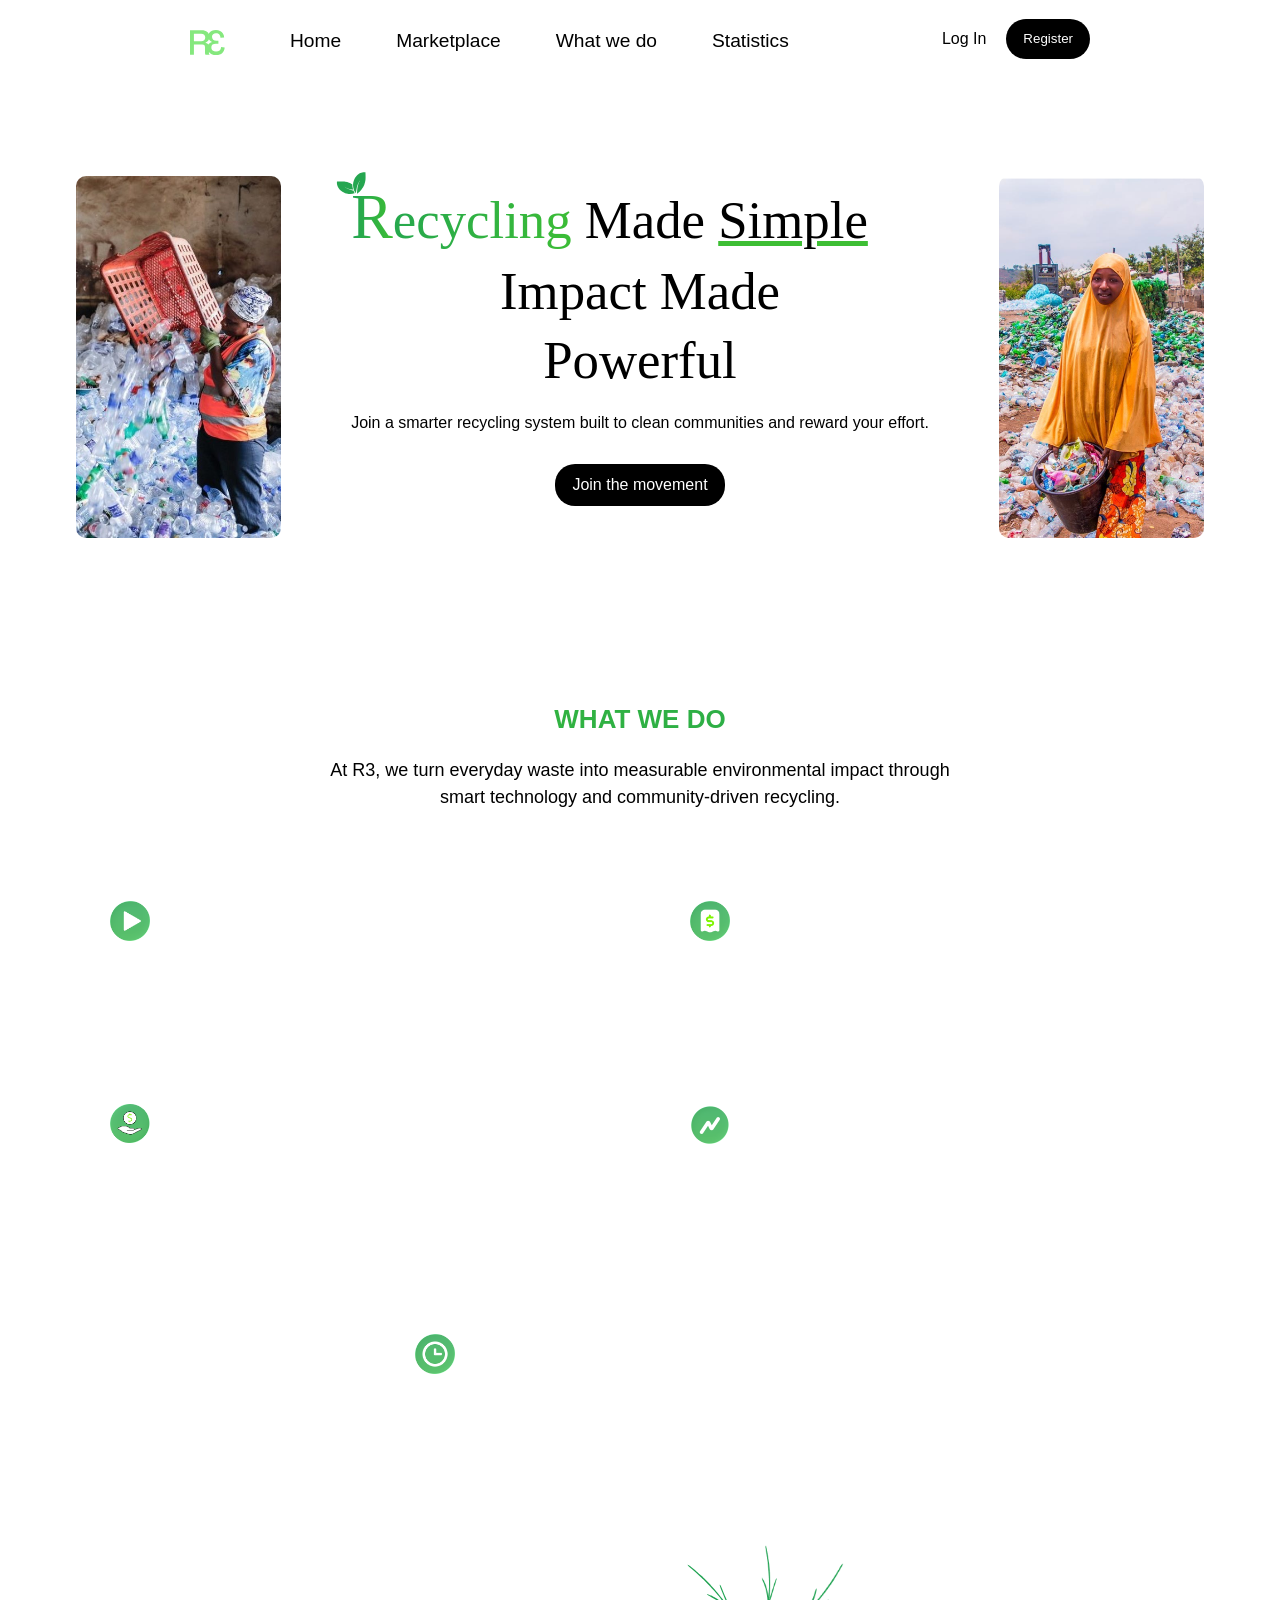
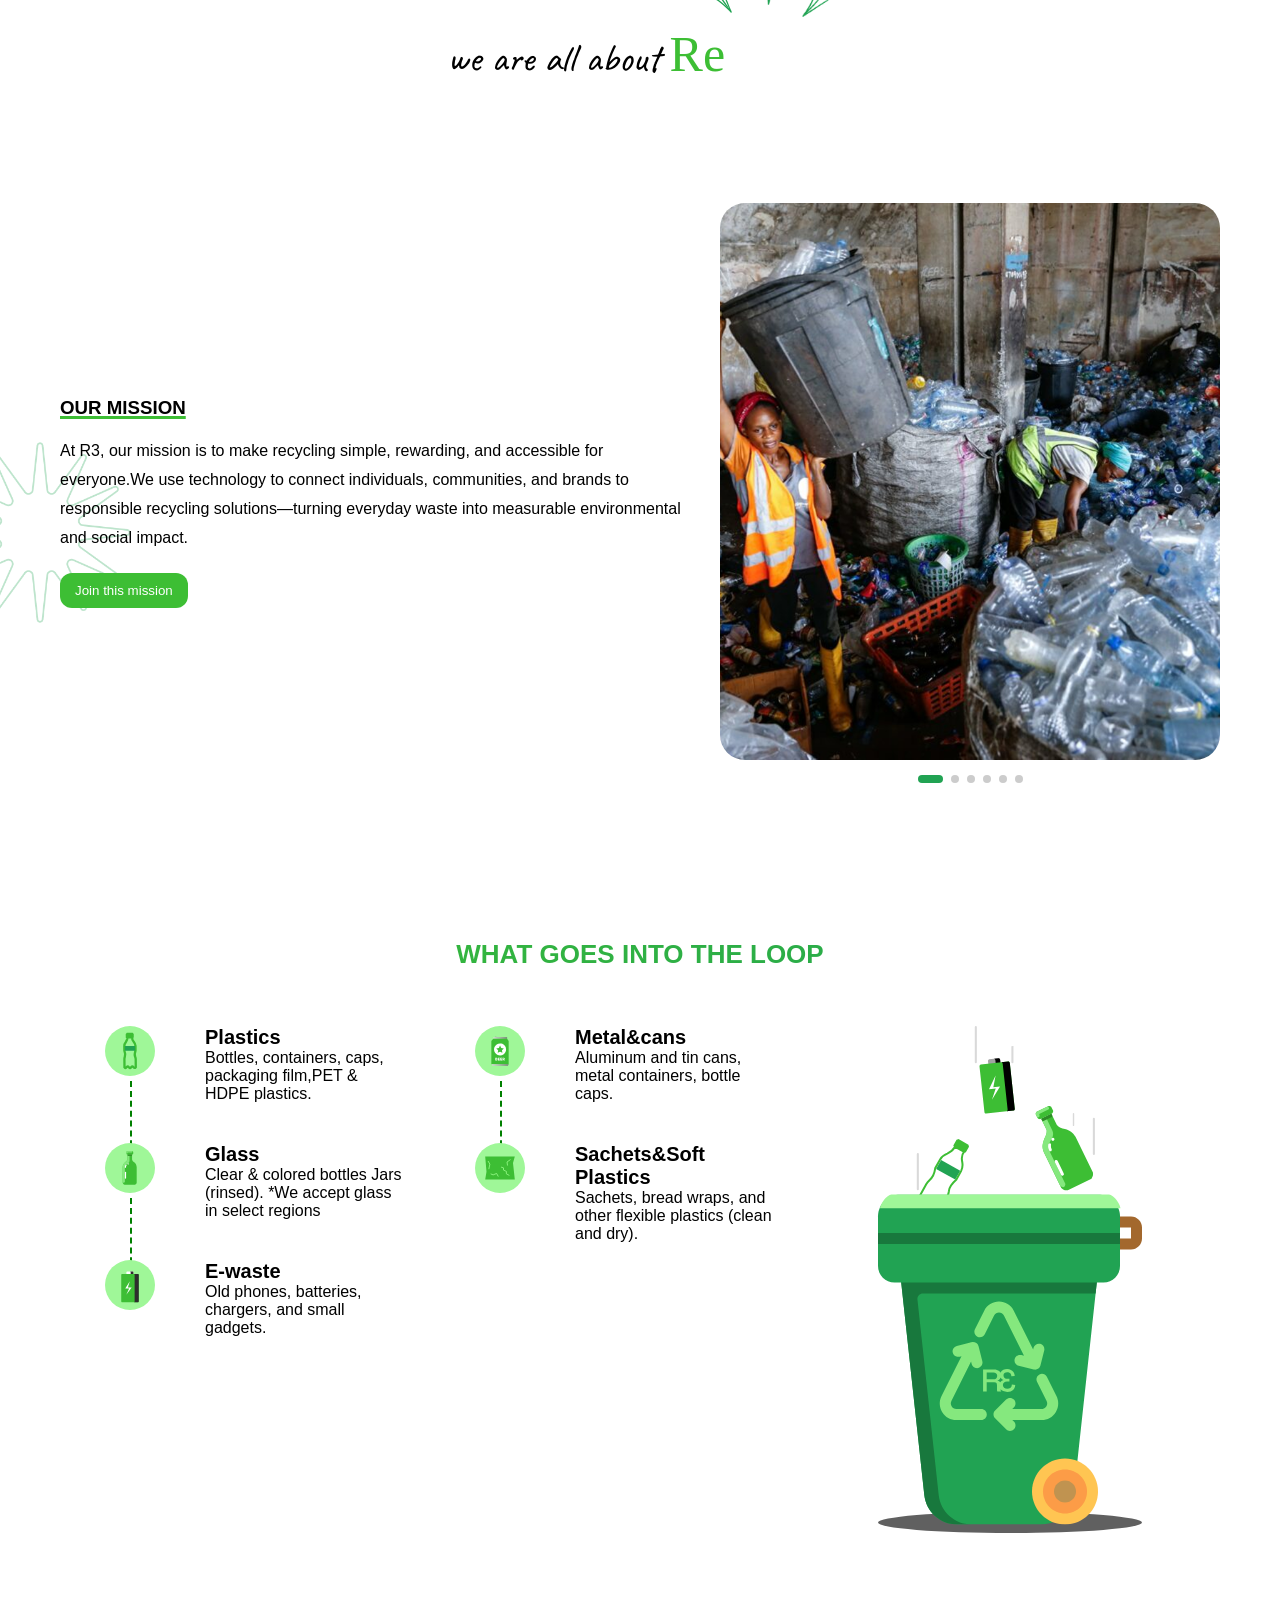
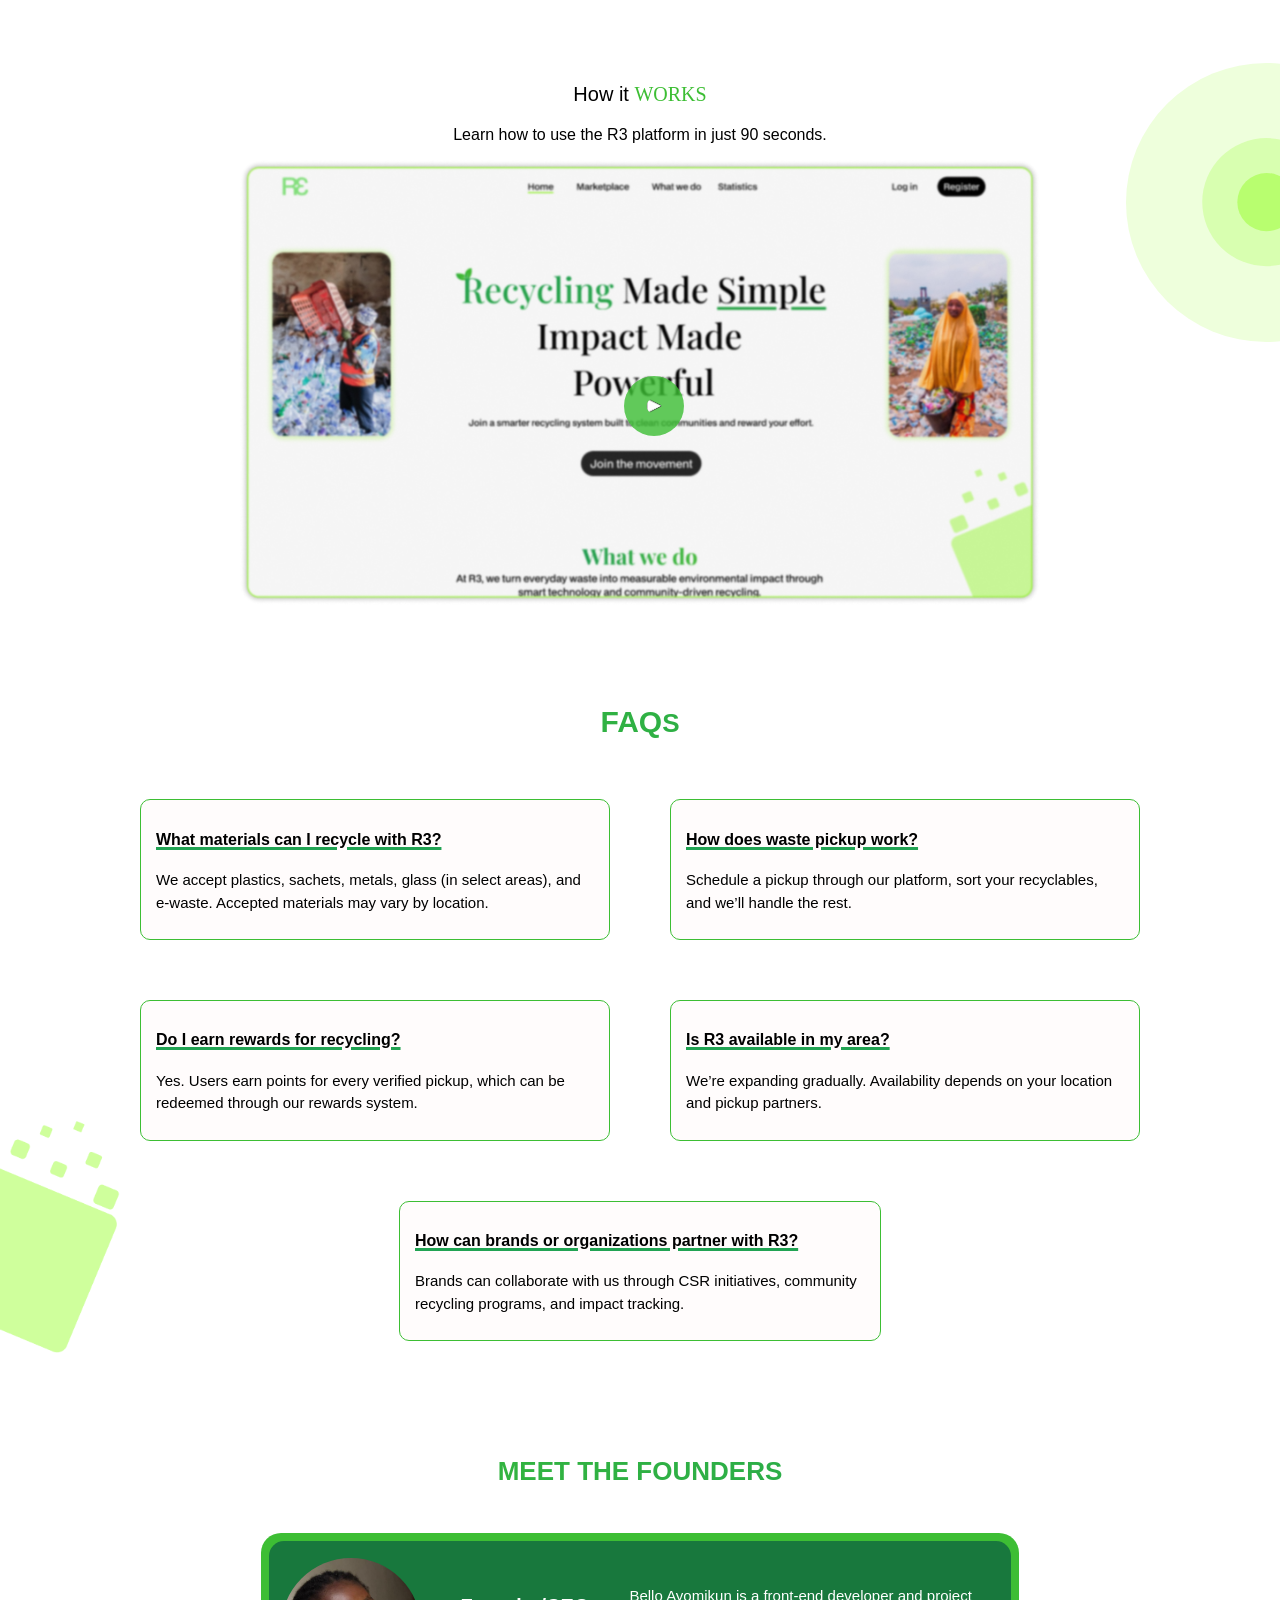
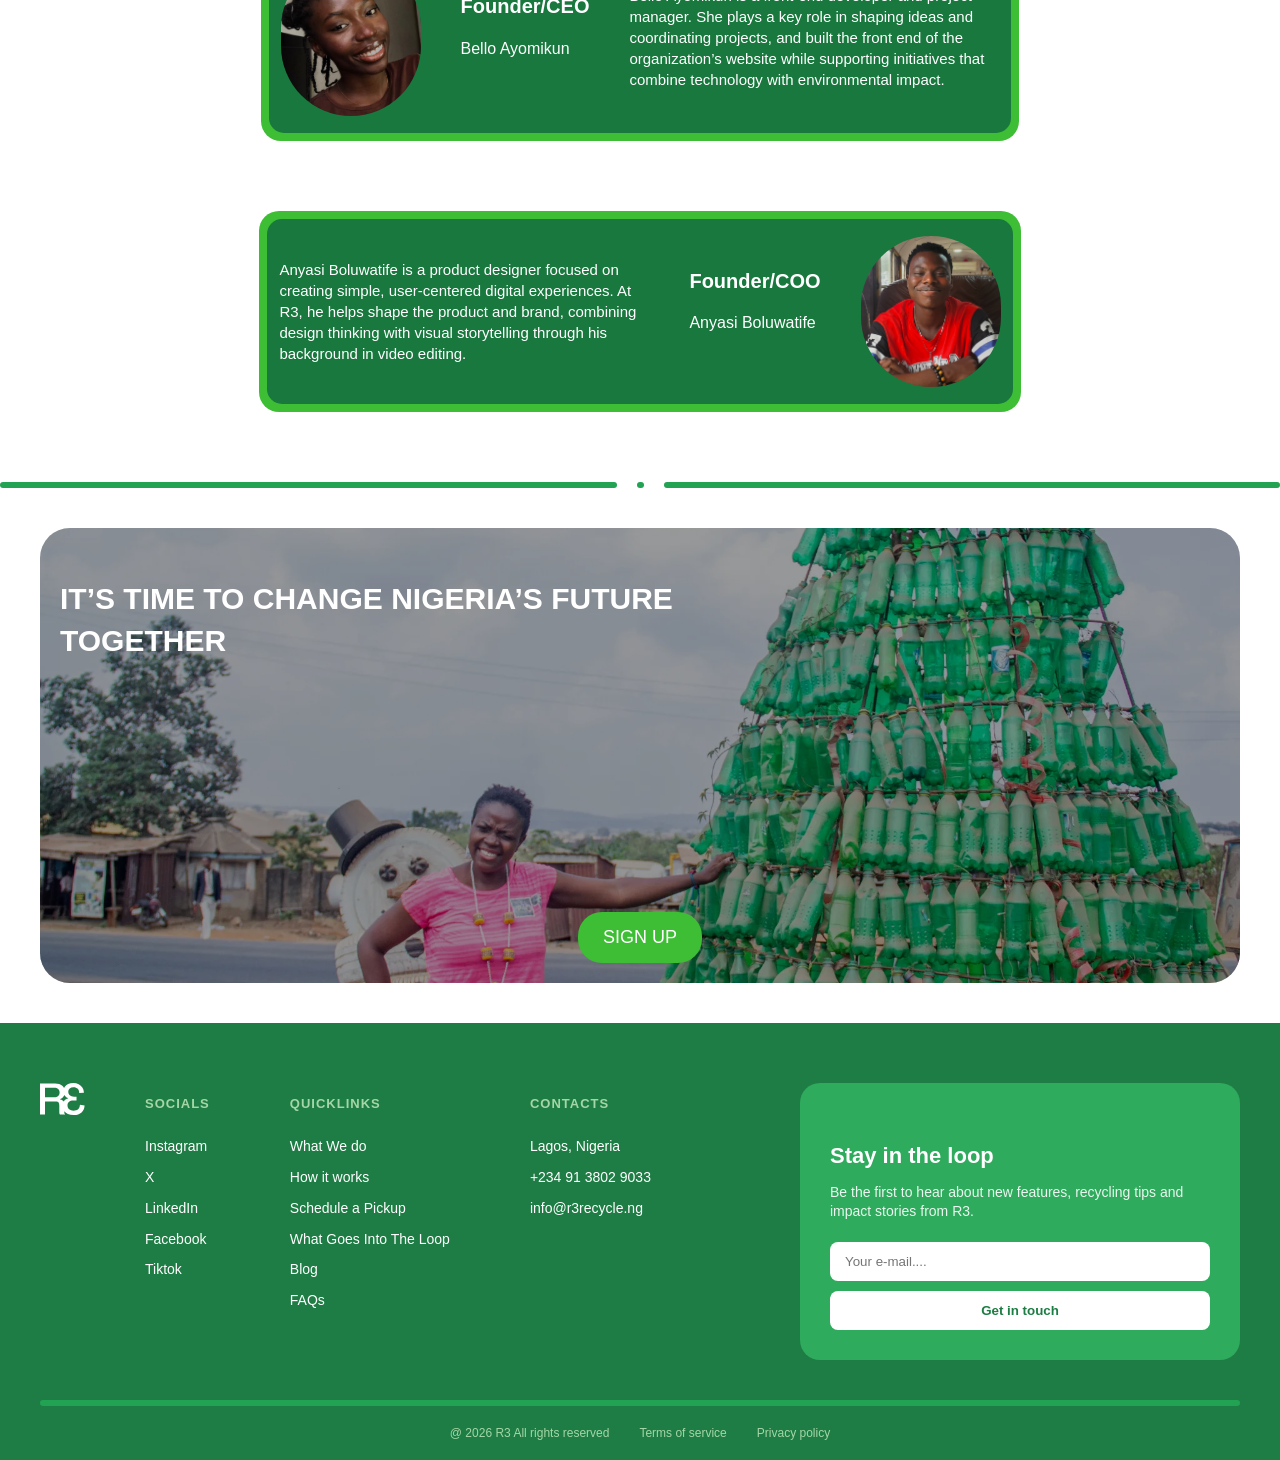
==== commit 0dadd474: "message" ====
--- a/index.html
+++ b/index.html
@@ -42,18 +42,18 @@
          <div id="heroimage"></div>
          <div class="hero-text-content">
          <div>
-            <h1>
-               <span style="font-size: 3rem; background-image: linear-gradient(to right, #21A353, #3DBE34); -webkit-background-clip: text;background-clip: text; color: transparent; background-color: #3DBE34; font-family: Playfair Display; font-weight: 500;">
+            <h1 style="font-size: 3.3rem;">
+               <span style="font-size: 3.3rem; background-image: linear-gradient(to right, #21A353, #3DBE34); -webkit-background-clip: text;background-clip: text; color: transparent; background-color: #3DBE34; font-family: Playfair Display; font-weight: 500;">
                <span class="wrapper" style="background-image: linear-gradient(to right, #21A353, #3DBE34); -webkit-background-clip: text;background-clip: text; color: transparent; background-color: #3DBE34; font-size: 3.9rem; font-family: Playfair Display;  ">R<img src="images/LEAF.svg"></span>ecycling
                </span>
                Made 
                <span style=" font-family: Playfair Display; text-decoration: underline #3DBE34;">Simple </span>
             </h1> 
-            <h1 style="text-align: center;"> Impact Made  </h1>
-            <h1 style="text-align: center;">Powerful</h1>
+            <h1 style="text-align: center; font-size: 3.3rem;"> Impact Made  </h1>
+            <h1 style="text-align: center; font-size: 3.3rem;">Powerful</h1>
  
          </div>
-         <h3 style="text-align: center; font-size: 17px;font-weight: 400; margin: 0 auto;">
+         <h3 style="text-align: center; font-size: 16px;font-weight: 400; margin: 2 auto;">
             Join a smarter recycling system built to clean communities and reward your effort.</h3>
  
          <button type="button">Join the movement</button>
@@ -73,7 +73,7 @@
             <div>
             <img src="images/Frame 10.png" alt="">
             </div>
-            <div>
+            <div id="content">
                <h3 class="title">Tutorial</h3>
                <p class="content">Access quick, easy tutorials on how to sort waste, understand recyclables, and maximize rewards.</p>
             </div>
@@ -83,9 +83,9 @@
             <div>
             <img src="images/earn reward.png" alt="">
             </div>
-            <div>
+            <div id="content">
                <h3 class="title">Earn Rewards</h3>
-               <p class="content">Access quick, easy tutorials on how to sort waste, understand recyclables, and maximize rewards.</p>
+               <p class="content">Points. Discounts. Gift cards. Earn rewards for contributing to a cleaner environment.</p>
             </div>
          </div>
 
@@ -93,9 +93,9 @@
             <div>
             <img src="images/cash-payment-coin-5.png" alt="">
             </div>
-            <div>
+            <div id="content">
                <h3 class="title">Recyclables Trading</h3>
-               <p class="content">Access quick, easy tutorials on how to sort waste, understand recyclables, and maximize rewards.</p>
+               <p class="content">Sell plastics, papers, cans, and more. Know the value of your recyclables andget paid securely.</p>
             </div>
          </div>
 
@@ -103,9 +103,9 @@
             <div>
             <img src="images/Frame 11.png" alt="">
             </div>
-            <div>
+            <div id="content">
                <h3 class="title">Track your Impact</h3>
-               <p class="content">Access quick, easy tutorials on how to sort waste, understand recyclables, and maximize rewards.</p>
+               <p class="content">See your recycling stats, monitor your neighborhood’s performance, and feel the impact of collective action.</p>
             </div>
          </div>
          
@@ -113,9 +113,9 @@
             <div>
             <img src="images/Time_light.png" alt="">
             </div>
-            <div>
+            <div id="content">
                <h3 class="title">On-Demand Pickups</h3>
-               <p class="content">Access quick, easy tutorials on how to sort waste, understand recyclables, and maximize rewards.</p>
+               <p class="content">Book on-demand or routine pickups right from your phone, no more hoarding recyclables or waiting for collection days.</p>
             </div>
          </div>
       </div>
--- a/R3.css
+++ b/R3.css
@@ -151,7 +151,7 @@
 
 .hero-content{
     display: flex;
-    justify-content: space-eenly;
+    justify-content: space-evenly;
     gap: 50px;
 }
 
@@ -160,19 +160,21 @@
 
 .hero-content #heroimage{
    background-image: url(images/BOUTEILLES-PLASTIQUES-1-2.jpg);
-   width: 20%;
+   width: 16%;
    opacity: 0;
    background-size: cover;
+   background-position: 50%;
    border-radius: 10px;
   animation: showimage 1.2s ease forwards;
 
 }
 
 .hero-content #heroimage2{
-    width: 20%;
+    width: 16%;
     background-image: url(images/hero\ 2.png);
     background-size: cover;
     border-radius: 10px;
+    background-position: 50%;
     opacity: 0;
     animation: showimage 1.2s ease forwards;
 }
@@ -202,6 +204,9 @@
     top: -5px;
 }
 
+.hero-text-content{
+    padding: 0 20px;
+}
 
 .hero button{
      color: white;
@@ -239,13 +244,14 @@
     background-color: #3DBE34;
     color: transparent;
     text-align: center;
-    font-size: 18px;
+    font-size: 26px;
 }
 
 .whatwedo p{
     text-align: center;
      margin: 0 auto;
-     max-width: 570px;
+     font-size: 18px;
+     max-width: 650px;
      line-height: 1.5;
 
 }
@@ -257,7 +263,7 @@
   display: grid;
   gap: 60px;
   margin:30px auto 0;
-  max-width: 1000px;
+  max-width: 1100px;
   width: 100%;
 }
 
@@ -266,7 +272,7 @@
     border-radius: 10px;
     background-image: linear-gradient(to top,  #3dbe34);  
     display: flex;
-    padding: 15px 10px;
+    padding: 20px 20px;
     color: white;
     text-align: left;
     gap: 20px;
@@ -277,6 +283,9 @@
 .box:hover{
     transform: scale(1.1);
 }
+#content p{
+    margin-top: -10px;
+}
 
 
 .box img{
@@ -292,6 +301,7 @@
 }
 .box .content{
     text-align: left;
+    max-width: 100%;
 }
 
 #special{
@@ -319,9 +329,7 @@
 .wrapper1{
     position: relative;
     display: inline-block;
-
-}
-
+}
 
 #changing{
     z-index: -99;
@@ -394,19 +402,20 @@
 }
 
 .carousel {
-    width: 500px;
-    height: 500px;
+    width: 100%;
+    max-width: 500px;
     overflow: hidden;
 }
 
 .carousel-card {
     display: flex;
+    transition: transform 0.5s ease;
 }
 
 .mission-img {
-    min-width: 500px;
-    width: 500px;
-    height: 500px;
+    min-width: 100%;
+    width: 100%;
+    height: 100%;
     overflow: hidden;
     border-radius: 25px;
 }
@@ -935,13 +944,11 @@
 }
 
 /* Responsive Fix */
+
+
+/* TABLET */
 @media (max-width: 900px) {
 
-}
-
-
-
-@media (min-width:300px) and (max-width: 940px) {
     .card, .card.reverse {
         flex-direction: column;
         text-align: center;
@@ -955,118 +962,96 @@
     .card img{
         margin: 0 auto;
     }
-   
-    #heroimage{
+    #r3{
         display: none;
     }
-  
-     #heroimage2{
-        display: none;
-     }
-     .mission #star{
-        top: 100px;
-     }
-    
-    .card p {
-        width: 100%; 
-        text-align: center;
-        /* Allows text to fill the card on mobile */
-    }
-   
-    
-}
-
-
-@media (min-width:500px) and (max-width:800px) {
-    .box-container{
-         grid-template-columns: 1fr;
-    }
-
-    #special{
-        grid-column: span 1;
-        max-width: 97%;
-    }
-
-    .faqscontainer{
-        grid-template-columns: 1fr;
- 
-   }
-   
-}
-
-@media (min-width:300px) and (max-width:800px) {
-    .box{
-        display: flex;
-        flex: 1 1 100%;
-    }
-    .navlink {
-        display: none; /* Usually, you'd implement a hamburger menu here */
-    }
-    .nav-wrapper {
-        gap: 20px;
-    }
-    .logo #r3{
-        display: none;
-    }
-     #menu{
-        display: block;
-    }
-   
-     
-      .footer-content-left {
-    flex-direction: column;
-    gap: 30px;
-  }
-  .footer-links-grid {
-    gap: 40px;
-    flex-wrap: wrap;
-  }
-    .footer-link {
+    .hero-content {
         flex-direction: column;
         align-items: center;
         text-align: center;
-    }
-
-    .footer-grid {
-        justify-items: center;
-    }
-   
-
-    .navcontainer{
-        padding: 20px 10px 10px;
-    }
-
-   .column:first-child .item:last-child::before {
+        padding: 0 20px;
+        gap: 20px;
+    }
+
+    .hero-content h1 {
+        font-size: clamp(2rem, 5vw, 2.5rem);
+    }
+
+    .hero-content h3 {
+        width: 100%;
+    }
+
+    #heroimage,
+    #heroimage2 {
+        display: none;
+    }
+
+    .box-container {
+        grid-template-columns: 1fr;
+    }
+
+    #special {
+        grid-column: span 1;
+        max-width: 100%;
+    }
+
+    .faqscontainer {
+        grid-template-columns: 1fr;
+    }
+
+    .navlink {
+        display: none;
+    }
+
+    #menu {
         display: block;
-        /* You might need to increase height to bridge the gap between columns */
+    }
+
+    .carousel{
+      margin: 0 auto;
+    }
+
+    .footer-content-left {
+        flex-direction: column;
+        gap: 30px;
+    }
+
+    .footer-links-grid {
+        gap: 40px;
+        flex-wrap: wrap;
+    }
+}
+
+
+/* PHONE */
+@media (max-width: 500px) {
+
+    .hero-content {
+        padding: 0 15px;
+    }
+
+    .hero-content h1 {
+        font-size: clamp(1.8rem, 8vw, 2rem);
+        line-height: 1.15;
+    }
+    .about{
+        padding: 0 10px;
+    }
+    
+    .hero-content h3 {
+        font-size: 1rem;
+        line-height: 1.5;
+    }
+
+    .carousel {
+        width: 100%;
+        max-width: 400px;
         
     }
 
-    .column:last-child .item:last-child::before {
-        display: none;
-    }
-
-    #heroimage{
-        display: none;
-    }
-  
-     #heroimage2{
-        display: none;
-     }
-    
-}
-
-
-/*SIGN UP */
-
-.container{display: flex; gap: 90px; padding:30px; }
-.box-card{display: flex; gap: 20px; }
-#sign-image{width: 40%;}
-.sign-in h1{text-align: center;}
-.cards{border: 1.9px solid; width: 180px; padding:20px 7px 5px; border-radius: 18px; justify-content: center; text-align: center;}
-.cards h4, img{margin-bottom: -0.8em;}
-.cards p{line-height: 1.3;}
-.bar{width: 135px;  height: 6px; border-radius: 10px; background-color:#E7E7E7;}
-.bars{display: flex; justify-content: center; gap: 10px; margin-top: 30px;}
-.logo{margin-top:0px;}
-   +    .mission-img {
+        min-width: 100%;
+        width: 100%;
+        height: 100%;
+    }
+}
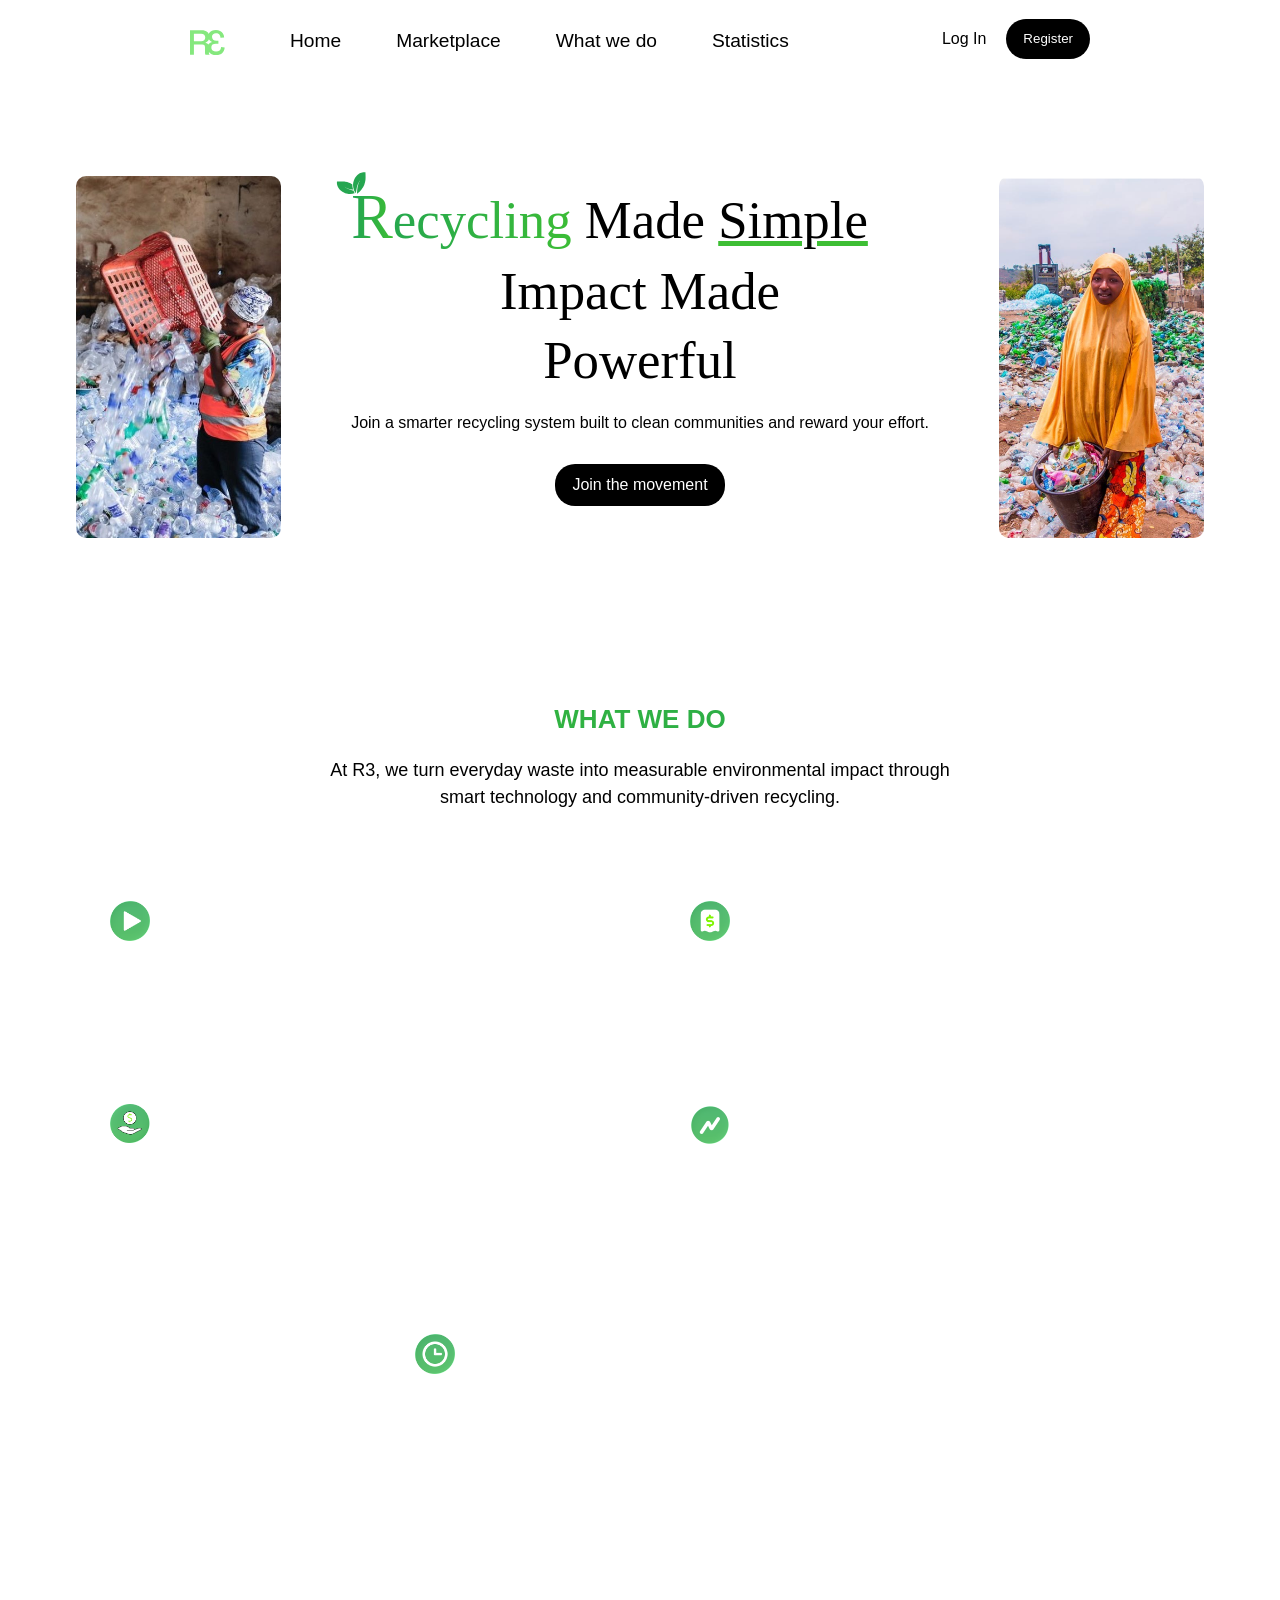
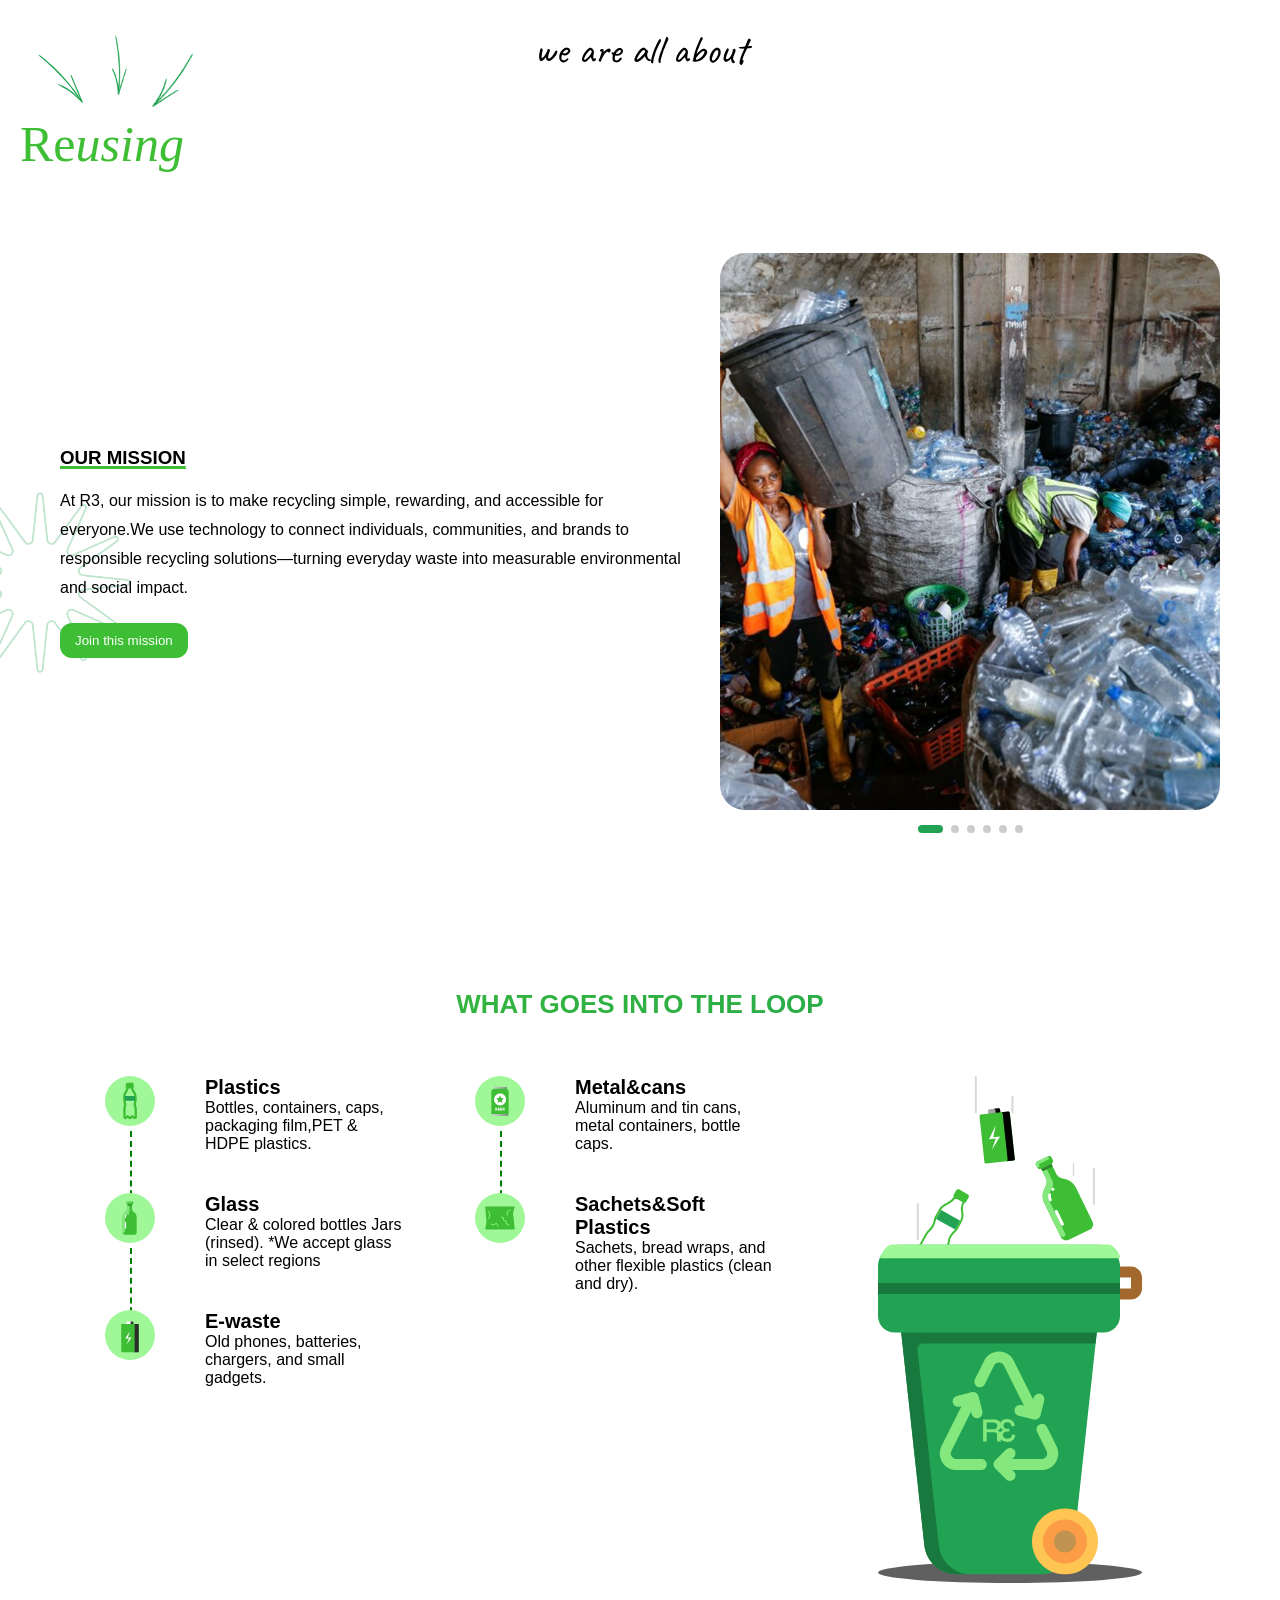
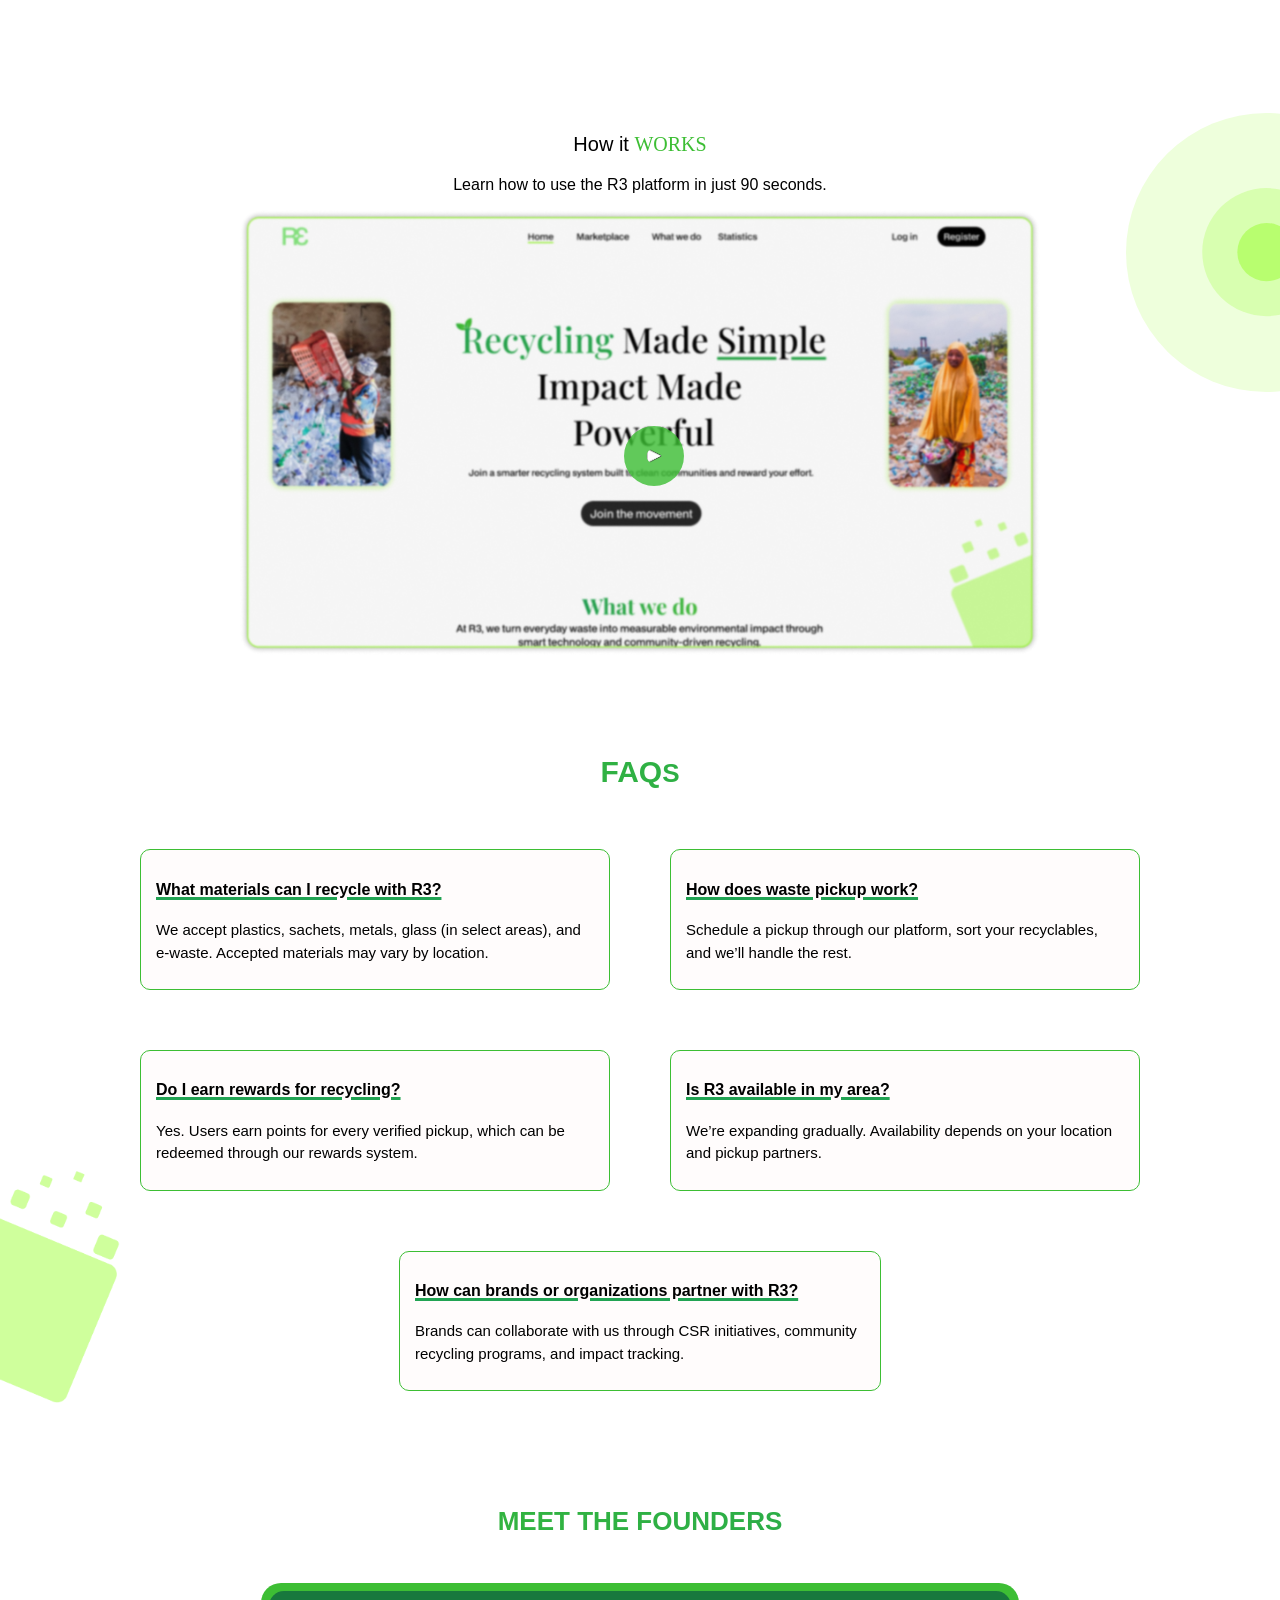
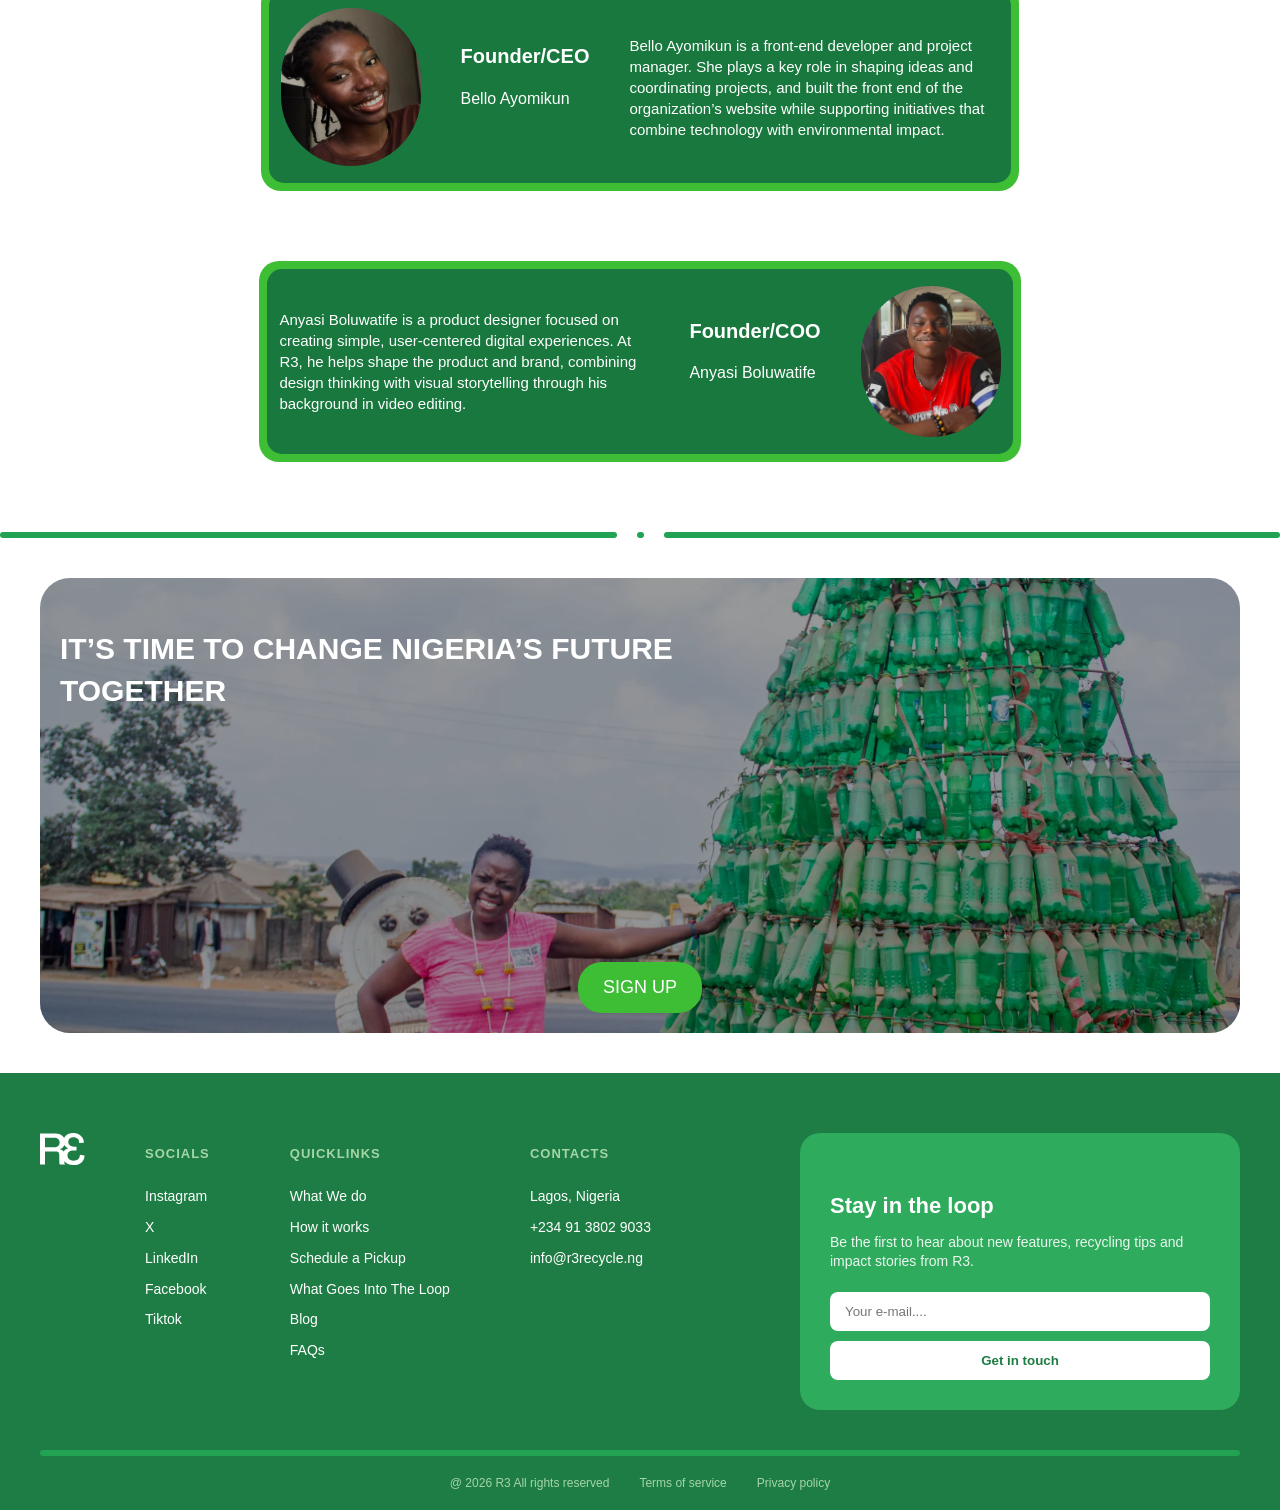
==== commit 0afbb4fd: "mess" ====
--- a/index.html
+++ b/index.html
@@ -122,14 +122,14 @@
    </section>
 
    <section class=" reveal about">
-      <p>we are all about 
+      <p>we are all about</p>
          <span class="wrapper1" style="color: #3DBE34; font-family: Playfair Display, serif; font-size: 50px;" >
               Re<span id="changing" class="fade" style="font-family: Playfair Display; font-style: italic;">using </span> 
          <img class="arrow arrow1" src="images/arrow.svg" alt=""> 
          <img class="arrow arrow2" src="images/arrow, hand drawn, scribble, doodle, 13.png" alt="">
          <img class="arrow arrow3" src="images/arrow, hand drawn, scribble, doodle, 14.png" alt="">
           </span>
-      </p>
+      
    </section>
 
 
--- a/R3.css
+++ b/R3.css
@@ -725,13 +725,13 @@
 }
 
 .description{
-
     max-width: 370px;
     font-size: 15px;
     line-height: 1.4;
     font-family: "BDO", sans-serif;
     font-weight: 200;
 }
+
 
  #group13{
      position: absolute;
@@ -943,8 +943,6 @@
   text-decoration: none;
 }
 
-/* Responsive Fix */
-
 
 /* TABLET */
 @media (max-width: 900px) {
@@ -1024,7 +1022,7 @@
 
 
 /* PHONE */
-@media (max-width: 500px) {
+@media (max-width: 670px) {
 
     .hero-content {
         padding: 0 15px;
@@ -1036,6 +1034,14 @@
     }
     .about{
         padding: 0 10px;
+    }
+    
+    .about p{
+        font-size: 29px;
+    }
+
+    .wrapper1{
+        font-size: 40px;
     }
     
     .hero-content h3 {
@@ -1045,8 +1051,7 @@
 
     .carousel {
         width: 100%;
-        max-width: 400px;
-        
+        max-width: 400px;        
     }
 
     .mission-img {
@@ -1054,4 +1059,8 @@
         width: 100%;
         height: 100%;
     }
+
+    #special{
+        max-width: 400px;
+    }
 }
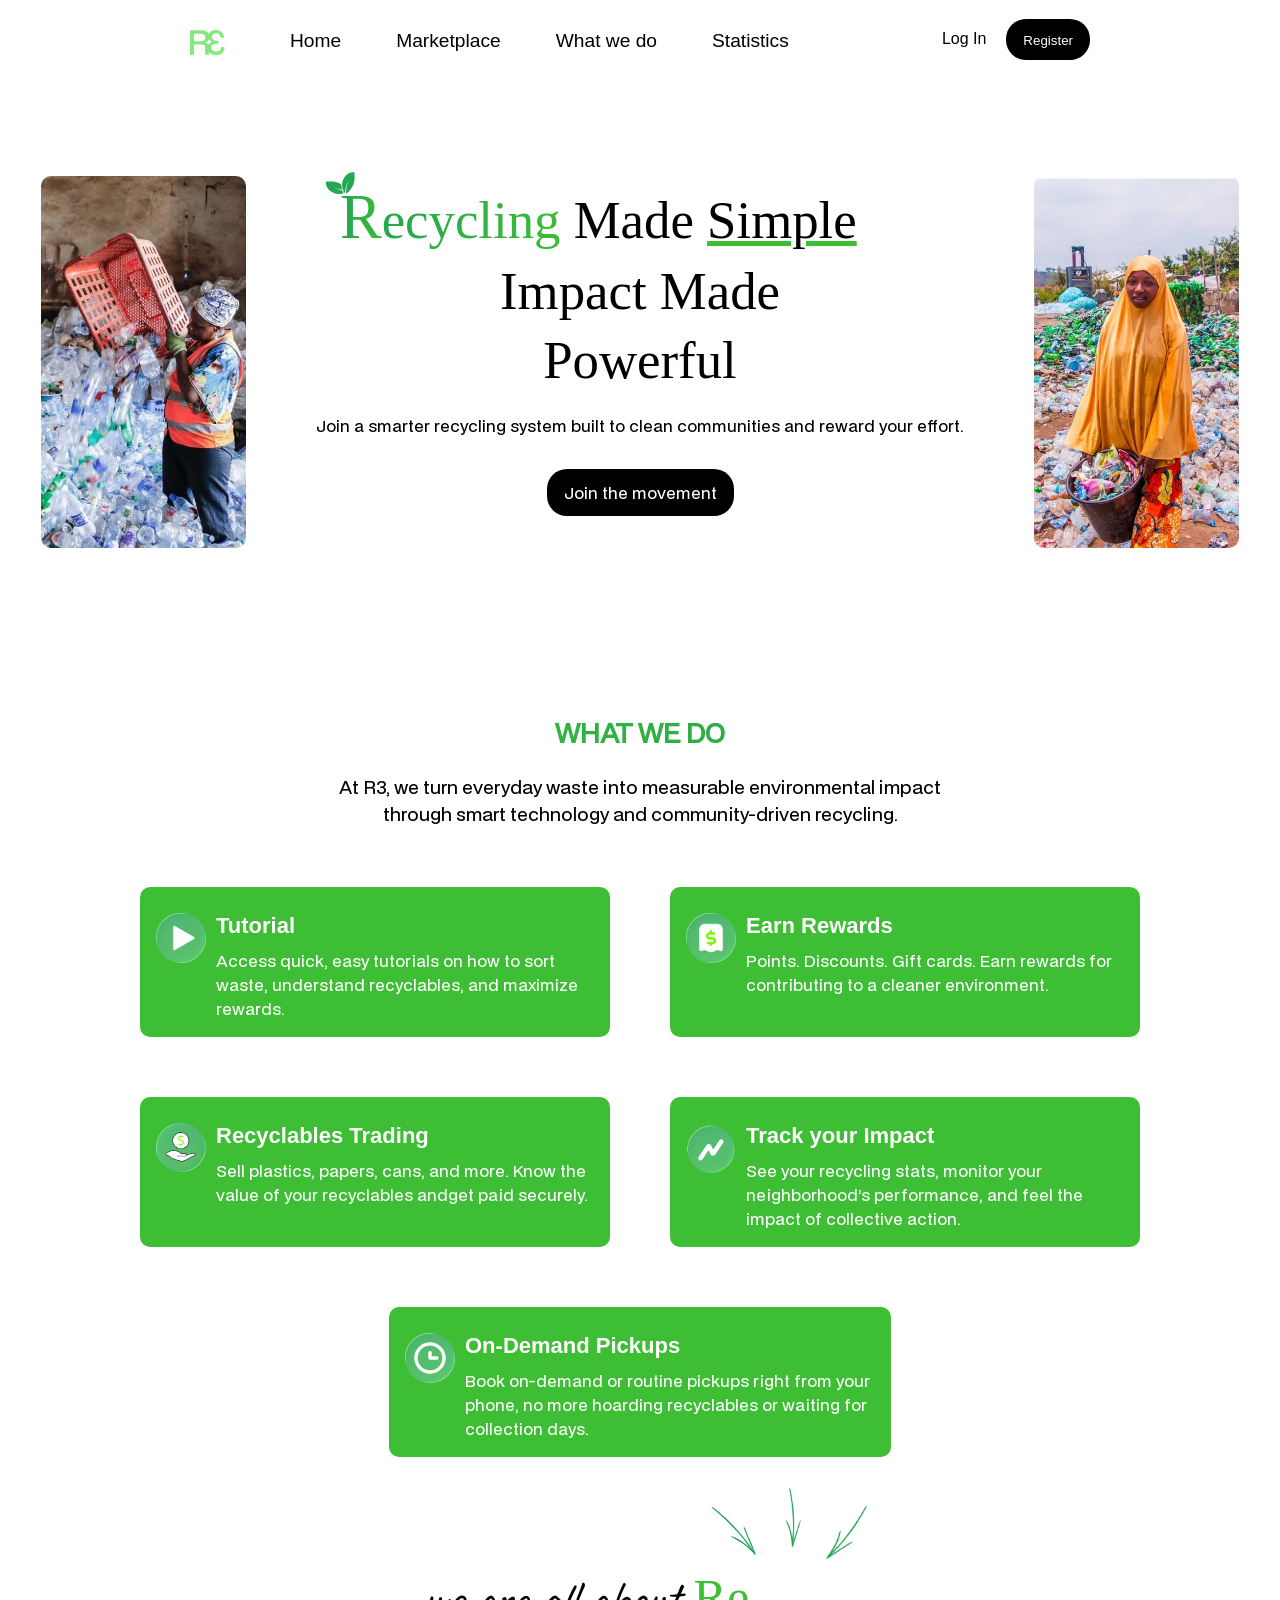
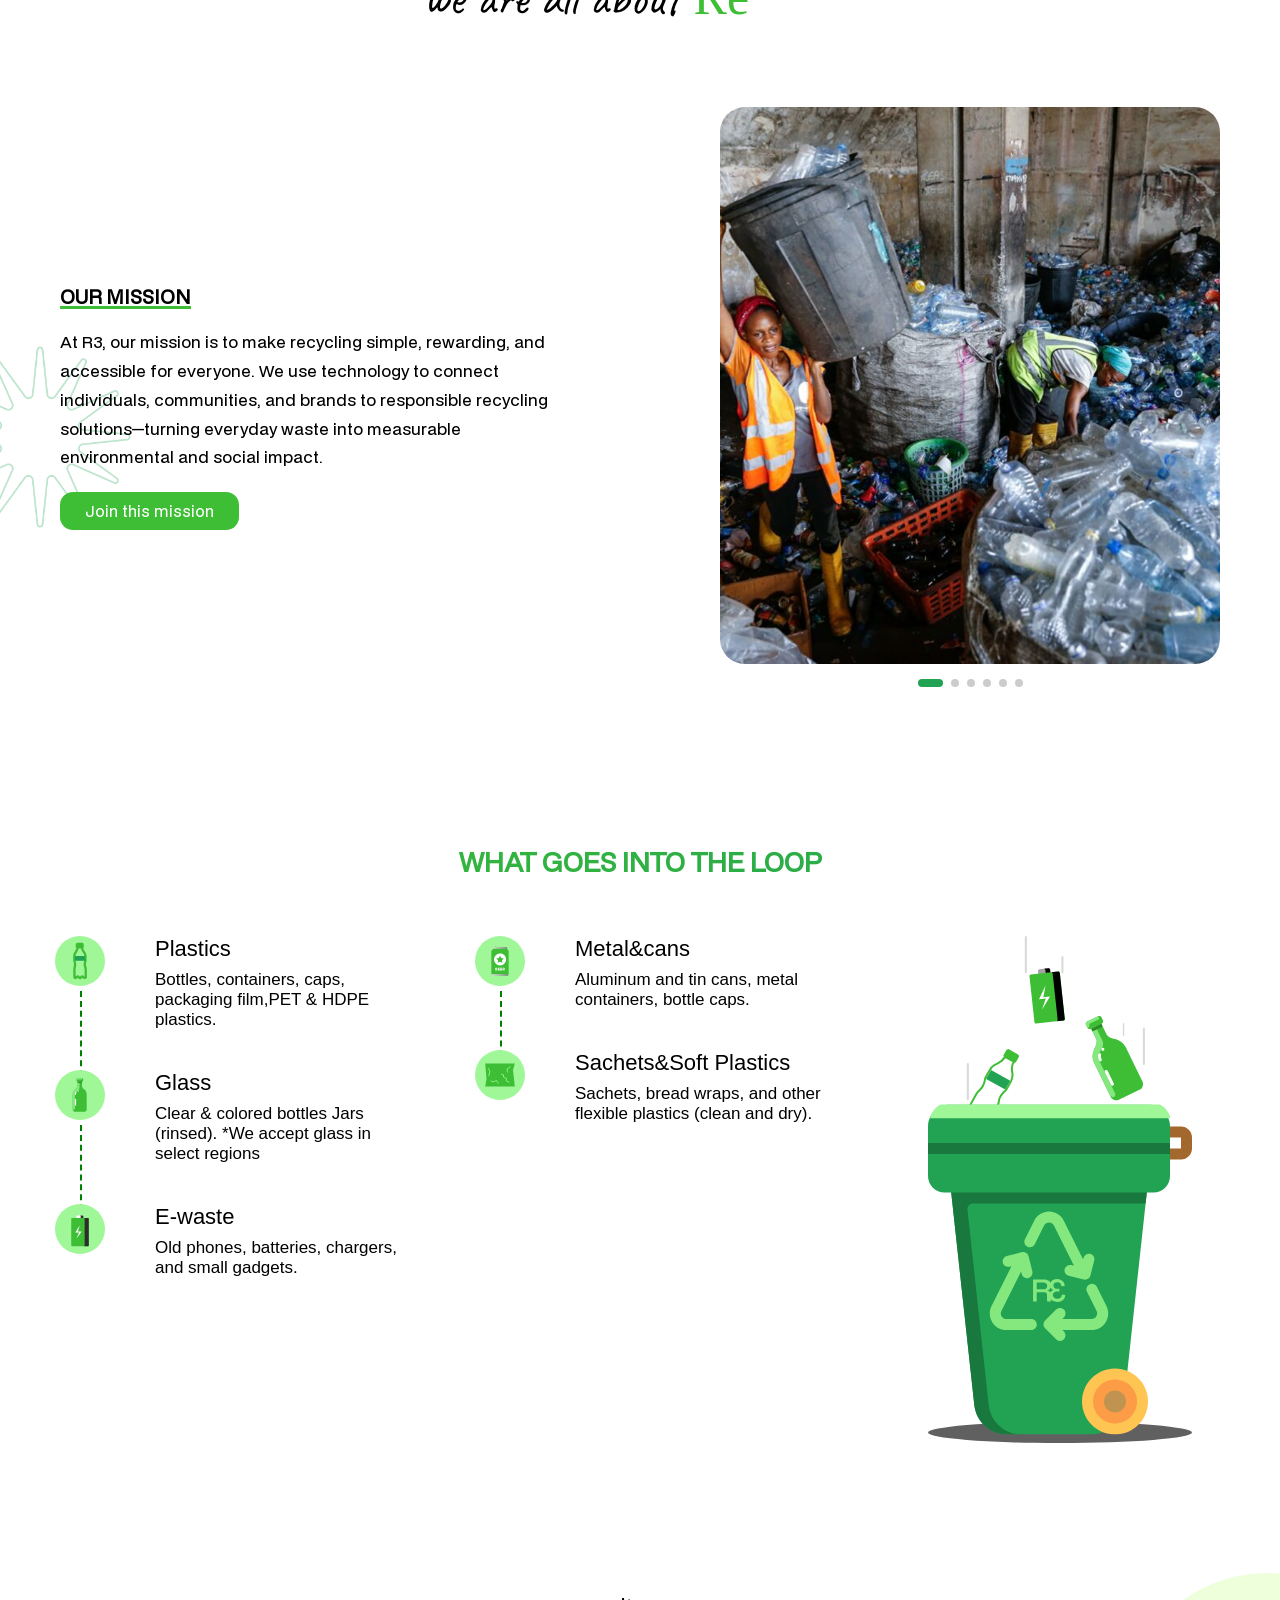
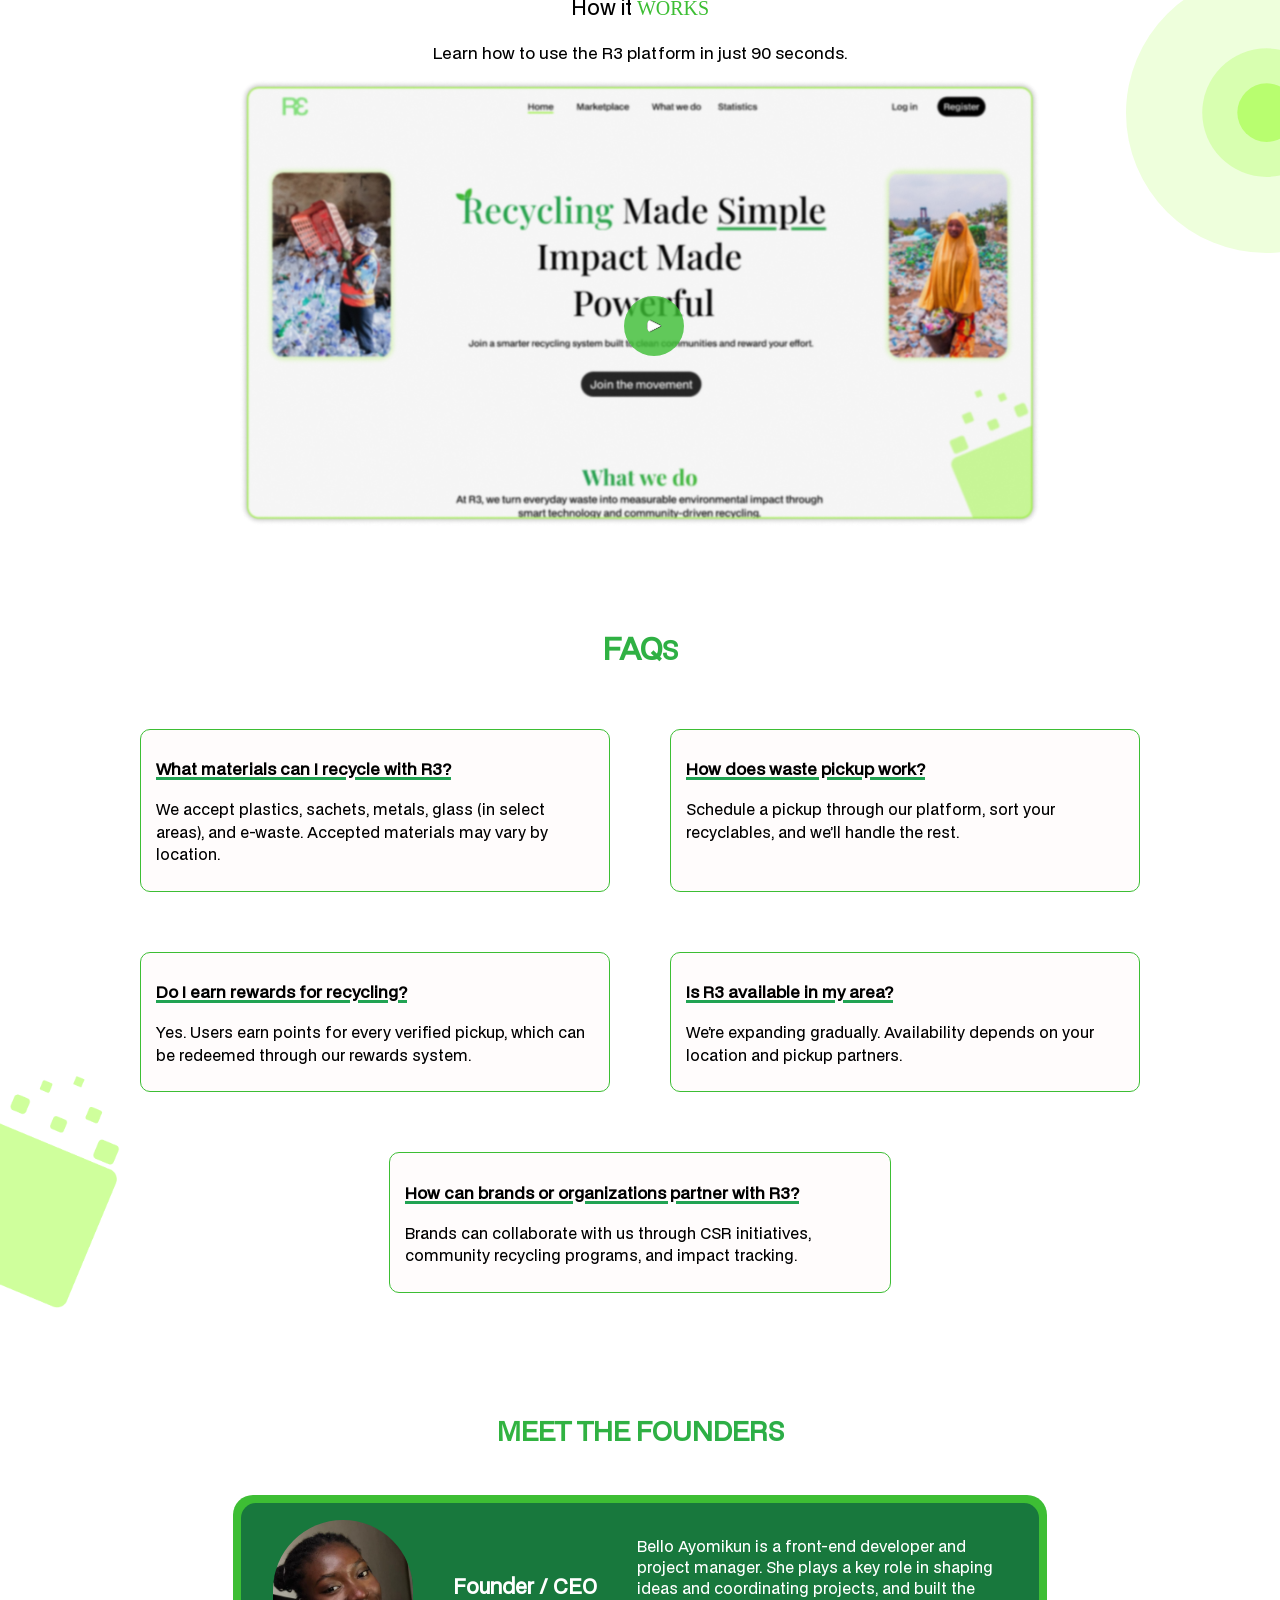
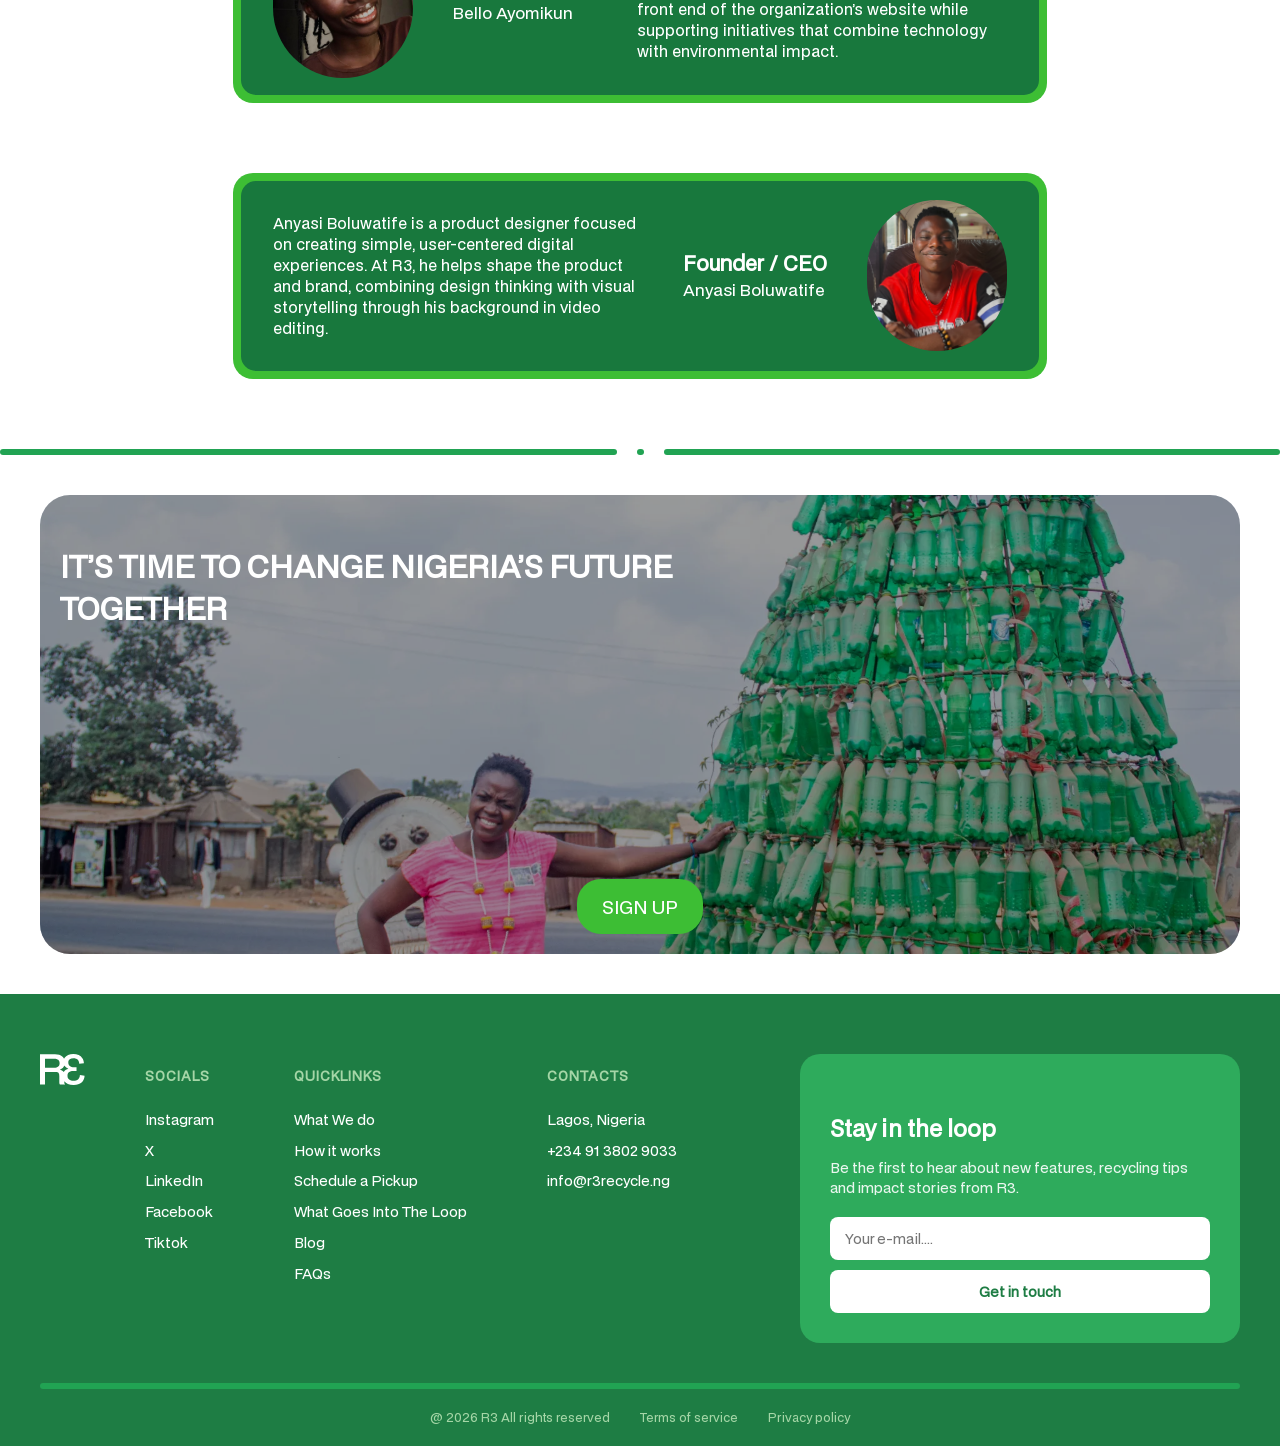
==== commit e0d7bfe8: "m" ====
--- a/index.html
+++ b/index.html
@@ -56,7 +56,7 @@
          <h3 style="text-align: center; font-size: 16px;font-weight: 400; margin: 2 auto;">
             Join a smarter recycling system built to clean communities and reward your effort.</h3>
  
-         <button type="button">Join the movement</button>
+         <button type="button"><a href="sign.html" style="color: white; text-decoration: none;">Join the movement </a></button>
            </div>
 
       <div id="heroimage2"></div>
@@ -70,65 +70,58 @@
 
       <div class="box-container">
          <div class="box">
-            <div>
             <img src="images/Frame 10.png" alt="">
+         <div class="content">
+               <h3 class="title">Tutorial</h3>
+               <p class="subtitle">Access quick, easy tutorials on how to sort waste, understand recyclables, and maximize rewards.</p>
+         </div>
+         </div>
+
+         <div class="box">
+            <img src="images/earn reward.png" alt="">
+            <div class="content">
+               <h3 class="title">Earn Rewards</h3>
+               <p class="subtitle">Points. Discounts. Gift cards. Earn rewards for contributing to a cleaner environment.</p>
             </div>
-            <div id="content">
-               <h3 class="title">Tutorial</h3>
-               <p class="content">Access quick, easy tutorials on how to sort waste, understand recyclables, and maximize rewards.</p>
+         </div>
+
+         <div class="box">
+            <img src="images/cash-payment-coin-5.png" alt="">
+            <div class="content">
+               <h3 class="title">Recyclables Trading</h3>
+               <p class="subtitle">Sell plastics, papers, cans, and more. Know the value of your recyclables andget paid securely.</p>
             </div>
          </div>
 
          <div class="box">
-            <div>
-            <img src="images/earn reward.png" alt="">
-            </div>
-            <div id="content">
-               <h3 class="title">Earn Rewards</h3>
-               <p class="content">Points. Discounts. Gift cards. Earn rewards for contributing to a cleaner environment.</p>
-            </div>
-         </div>
-
-         <div class="box">
-            <div>
-            <img src="images/cash-payment-coin-5.png" alt="">
-            </div>
-            <div id="content">
-               <h3 class="title">Recyclables Trading</h3>
-               <p class="content">Sell plastics, papers, cans, and more. Know the value of your recyclables andget paid securely.</p>
-            </div>
-         </div>
-
-         <div class="box">
-            <div>
-            <img src="images/Frame 11.png" alt="">
-            </div>
-            <div id="content">
-               <h3 class="title">Track your Impact</h3>
-               <p class="content">See your recycling stats, monitor your neighborhood’s performance, and feel the impact of collective action.</p>
-            </div>
+            <img src="images/Frame 11.png" alt="">          
+         <div class="content">
+         <h3 class="title">Track your Impact</h3>
+         <p class="subtitle">See your recycling stats, monitor your neighborhood’s performance, and feel the impact of collective action.</p>
+         </div>
          </div>
          
          <div class="box" id="special">
-            <div>
             <img src="images/Time_light.png" alt="">
+            <div class="content">
+               <h3 class="title">On-Demand Pickups</h3>
+               <p class="subtitle">Book on-demand or routine pickups right from your phone, no more hoarding recyclables or waiting for collection days.</p>
             </div>
-            <div id="content">
-               <h3 class="title">On-Demand Pickups</h3>
-               <p class="content">Book on-demand or routine pickups right from your phone, no more hoarding recyclables or waiting for collection days.</p>
-            </div>
          </div>
       </div>
    </section>
 
    <section class=" reveal about">
-      <p>we are all about</p>
-         <span class="wrapper1" style="color: #3DBE34; font-family: Playfair Display, serif; font-size: 50px;" >
-              Re<span id="changing" class="fade" style="font-family: Playfair Display; font-style: italic;">using </span> 
+      <div>
+      <p><span class="wrapper2" >we are all about</span>
+         <span class="wrapper1"  >
+              Re<span id="changing" class="fade" style=" font-family: Playfair Display; font-style: italic;">using </span> 
          <img class="arrow arrow1" src="images/arrow.svg" alt=""> 
          <img class="arrow arrow2" src="images/arrow, hand drawn, scribble, doodle, 13.png" alt="">
          <img class="arrow arrow3" src="images/arrow, hand drawn, scribble, doodle, 14.png" alt="">
           </span>
+      </p>
+      </div>
       
    </section>
 
@@ -140,8 +133,8 @@
       <div class="miss">
          <div class="mission-text">
             <h3>OUR MISSION</h3>
-            <p>At R3, our mission is to make recycling simple, rewarding, and accessible for everyone.We use technology to connect individuals, communities, and brands to responsible recycling solutions—turning everyday waste into measurable environmental and social impact.</p>
-            <button type="button">Join this mission</button>
+            <p>At R3, our mission is to make recycling simple, rewarding, and accessible for everyone. We use technology to connect individuals, communities, and brands to responsible recycling solutions—turning everyday waste into measurable environmental and social impact.</p>
+            <button type="button"><a href="sign.html" style="color: white; text-decoration: none;">Join this mission</a></button>
          </div>
          <div class="div">
                <div class="carousel">
@@ -193,10 +186,10 @@
           <div class="column">
    <div class="item">
    <img src="images/Plastic icon.svg" alt="">
-   <div class="text">
-   <h3>Plastics</h3>
-   <p>Bottles, containers, caps, packaging film,PET & HDPE plastics.</p>
-   </div>
+         <div class="text">
+         <h3>Plastics</h3>
+         <p>Bottles, containers, caps, packaging film,PET & HDPE plastics.</p>
+         </div>
    </div>
 
    <div class="item">
@@ -298,7 +291,7 @@
   <div class="card">
       <img src="images/ayomikun.jpg" alt="">
       <div class="text">
-      <h3>Founder/CEO</h3>
+      <h3>Founder / CEO</h3>
       <h4 >Bello Ayomikun</h4>
    </div>
             
@@ -312,7 +305,7 @@
 <div class="card reverse">
       <img src="images/bolu.jpeg" alt="">
    <div class="text">
-      <h3>Founder/COO</h3>
+      <h3>Founder / CEO</h3>
       <h4>Anyasi Boluwatife</h4>
    </div>
     <div class="description">
@@ -334,7 +327,7 @@
 <section class="reveal signup">
   <div class="bg-image"> 
     <h3>IT’S TIME TO CHANGE NIGERIA’S FUTURE TOGETHER</h3>
-     <button>SIGN UP</button>
+     <button><a href="sign.html" style="color: white; text-decoration: none;">SIGN UP </a></button>
   </div>
 
 </section>
--- a/R3.css
+++ b/R3.css
@@ -2,9 +2,16 @@
 @import url('https://fonts.googleapis.com/css2?family=Amatic+SC:wght@400;700&family=Inter:ital,opsz,wght@0,14..32,100..900;1,14..32,100..900&family=Roboto:ital,wght@0,100..900;1,100..900&display=swap');
 @import url('https://fonts.googleapis.com/css2?family=Caveat:wght@400..700&display=swap');
 
+@font-face{
+    font-family: "BDO Grotesk";
+    src: url(font/BDOGrotesk-Regular-BF648a656fd543a.ttf);
+    font-weight: 400;
+    font-style: normal;
+}
 
 *{
-    font-family: "BDO ", sans-serif;
+    font-family: "BDO Grotesk", sans-serif;
+    
 }
 
 body{
@@ -263,43 +270,51 @@
   display: grid;
   gap: 60px;
   margin:30px auto 0;
-  max-width: 1100px;
+  max-width: 1000px;
   width: 100%;
 }
 
 
 .box{
     border-radius: 10px;
-    background-image: linear-gradient(to top,  #3dbe34);  
+    background-color: #3dbe34;  
     display: flex;
-    padding: 20px 20px;
+  align-items: flex-start;
+  gap: 10px;
+  position: relative;
+   padding: 16px;
     color: white;
     text-align: left;
-    gap: 20px;
     transition: 0.3s;
-
+   
 }   
 
 .box:hover{
     transform: scale(1.1);
 }
-#content p{
-    margin-top: -10px;
-}
 
 
 .box img{
     background-color: transparent;
-    width: 40px;
+    width: 50px;
     padding-top: 10px;
-
+}
+
+.box .content{
+    display:flex ;
+    flex-direction: column;
 }
 
 .box .title{
+    margin: 0;
+    padding: 10px 0;
     font-family: "BDO", sans-serif;
-    font-weight: 300;
-}
-.box .content{
+    font-weight: bold;
+    font-size: 22px;
+    float: left;
+}
+.box .subtitle{
+    font-size: 16px;
     text-align: left;
     max-width: 100%;
 }
@@ -308,29 +323,36 @@
     grid-column: span 2;
     justify-self: center;
     width: 100%;
-    max-width: 450px;
+    max-width: 470px;
 }
 
 
 /*--ABOUT--*/
-.about{
+.about {
     padding: 30px 20px;
-}
-
-.about p{
     text-align: center;
-    font-family: "Caveat", cursive  ;
-    font-size: 40px;
+}
+
+.about p {
+    margin: 0 auto;
+    line-height: 1.2;
+    
+}
+
+.wrapper2 {
+    font-family: "Caveat", cursive;
+    font-size: clamp(30px, 6vw, 48px);
     font-weight: 100;
 }
 
-
-
-.wrapper1{
+.wrapper1 {
     position: relative;
     display: inline-block;
-}
-
+    color: #3DBE34;
+     margin-left: 10px ;
+    font-family: "Playfair Display", serif;
+    font-size: clamp(32px, 7vw, 50px);
+}
 #changing{
     z-index: -99;
 }
@@ -369,18 +391,19 @@
 .miss{
      display: flex;
     flex-wrap: wrap;
-     gap: 30px;
+     gap: 144px;
      padding: 0 20px;
      align-items: center;
 }
 
+
 .mission-text h3{
    text-decoration: underline solid 3px #3DBE34 ;
 
 }
 
 .mission-text{
-    flex: 1 1 400px;
+    flex: 1 1 200px;
 }
 .mission-text p{
     line-height: 1.8;
@@ -388,12 +411,14 @@
 }
 
 .mission-text button{
-    padding: 10px 15px;
+    padding: 8px 25px;
+    border-radius: 13px;
     background-color:#3DBE34;
     border: none;
     color: white;
     transition: 0.2s;
-    border-radius: 12px;
+   font-size: 15px;
+   font-weight: lighter;
     cursor: pointer ;
 }
 
@@ -502,22 +527,29 @@
 
 .item img{
     width: 50px;
-}
-
-.item h3 {
-   float: left;
-}
-
-.text p{
+    flex-shrink: 0;
+}
+
+
+.loopcycle .text {
+    display: flex;
+    flex-direction: column;
+    gap: 8px;
+    max-width: 250px;
+}
+
+.loopcycle .text p {
     margin: 0;
     padding: 0;
-    float: left;
-}
-
-.text{
-    position: relative;
-    max-width: 200px;
-    float: left;
+    font-size: 17px;
+    font-family: "Poppins", sans-serif;
+}
+
+.loopcycle .item h3 {
+    margin: 0;
+    font-weight: 500;
+    font-size: 22px;
+    font-family: "Poppins", sans-serif;
 }
 
 
@@ -673,7 +705,7 @@
     max-width: 950px;
     height: auto;
     margin: 20px auto;
-    padding: 25px 20px;
+    padding: 25px 40px;
     color: white;
     overflow: hidden;
     border-radius: 20px;
@@ -710,14 +742,16 @@
 
 .text{ 
     flex: 1;
+    gap: 0;
     
 }
 
 .text h3{
-    margin: 0;
+    margin-bottom:-20px ;
     font-size: 20px;
     font-weight: bolder;
     flex: 1;
+
 }
 .text h4{
     font-weight: 300;
@@ -1033,16 +1067,21 @@
         line-height: 1.15;
     }
     .about{
-        padding: 0 10px;
+      padding: 20px;
     }
     
     .about p{
-        font-size: 29px;
+        margin: 0 auto;
+    }
+    
+    .wrapper2{
+        font-size:30px ;
     }
 
     .wrapper1{
         font-size: 40px;
     }
+
     
     .hero-content h3 {
         font-size: 1rem;
@@ -1059,8 +1098,18 @@
         width: 100%;
         height: 100%;
     }
+    .box-container{
+        gap: 30px;
+    }
 
     #special{
-        max-width: 400px;
-    }
+        max-width: 420px;
+    }
+
+    .column:first-child .item:last-child::before{
+        display: block;
+    }
+     .column:last-child .item:last-child::before{
+        display: none;
+     }
 }
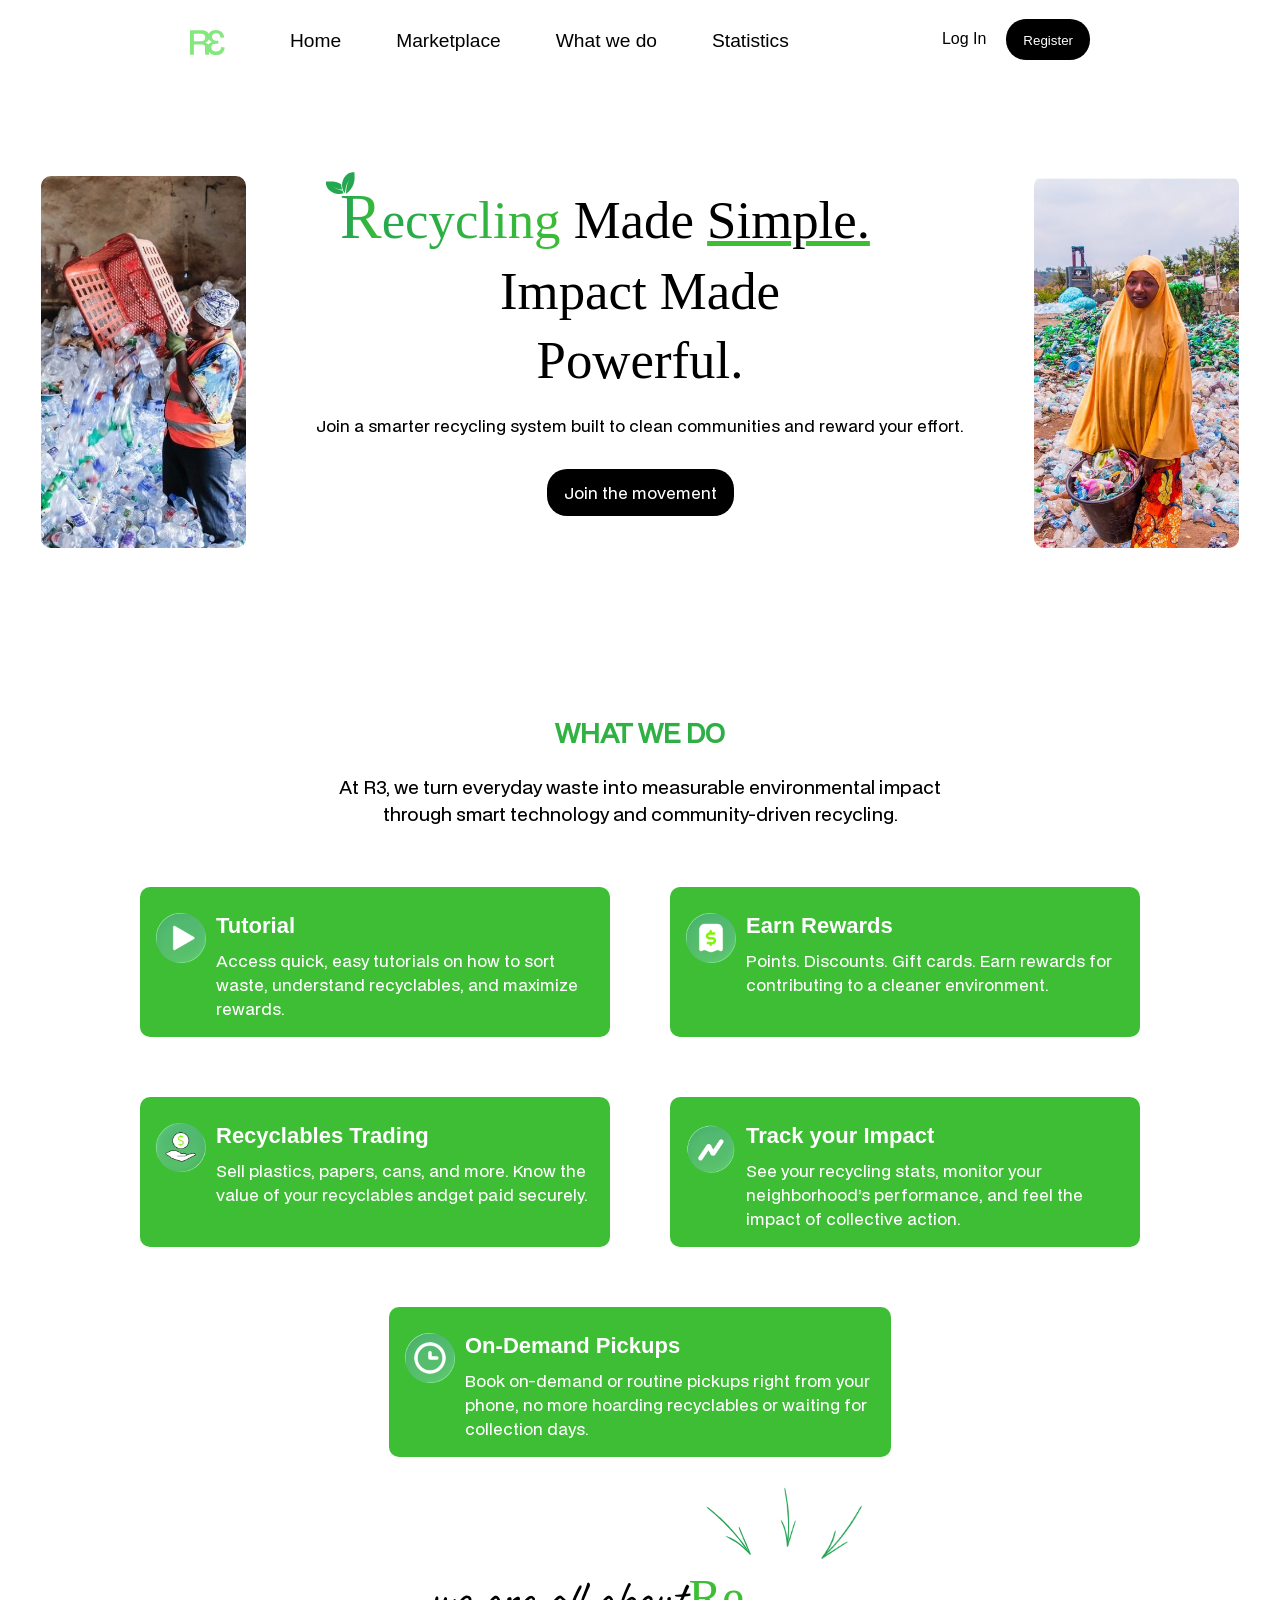
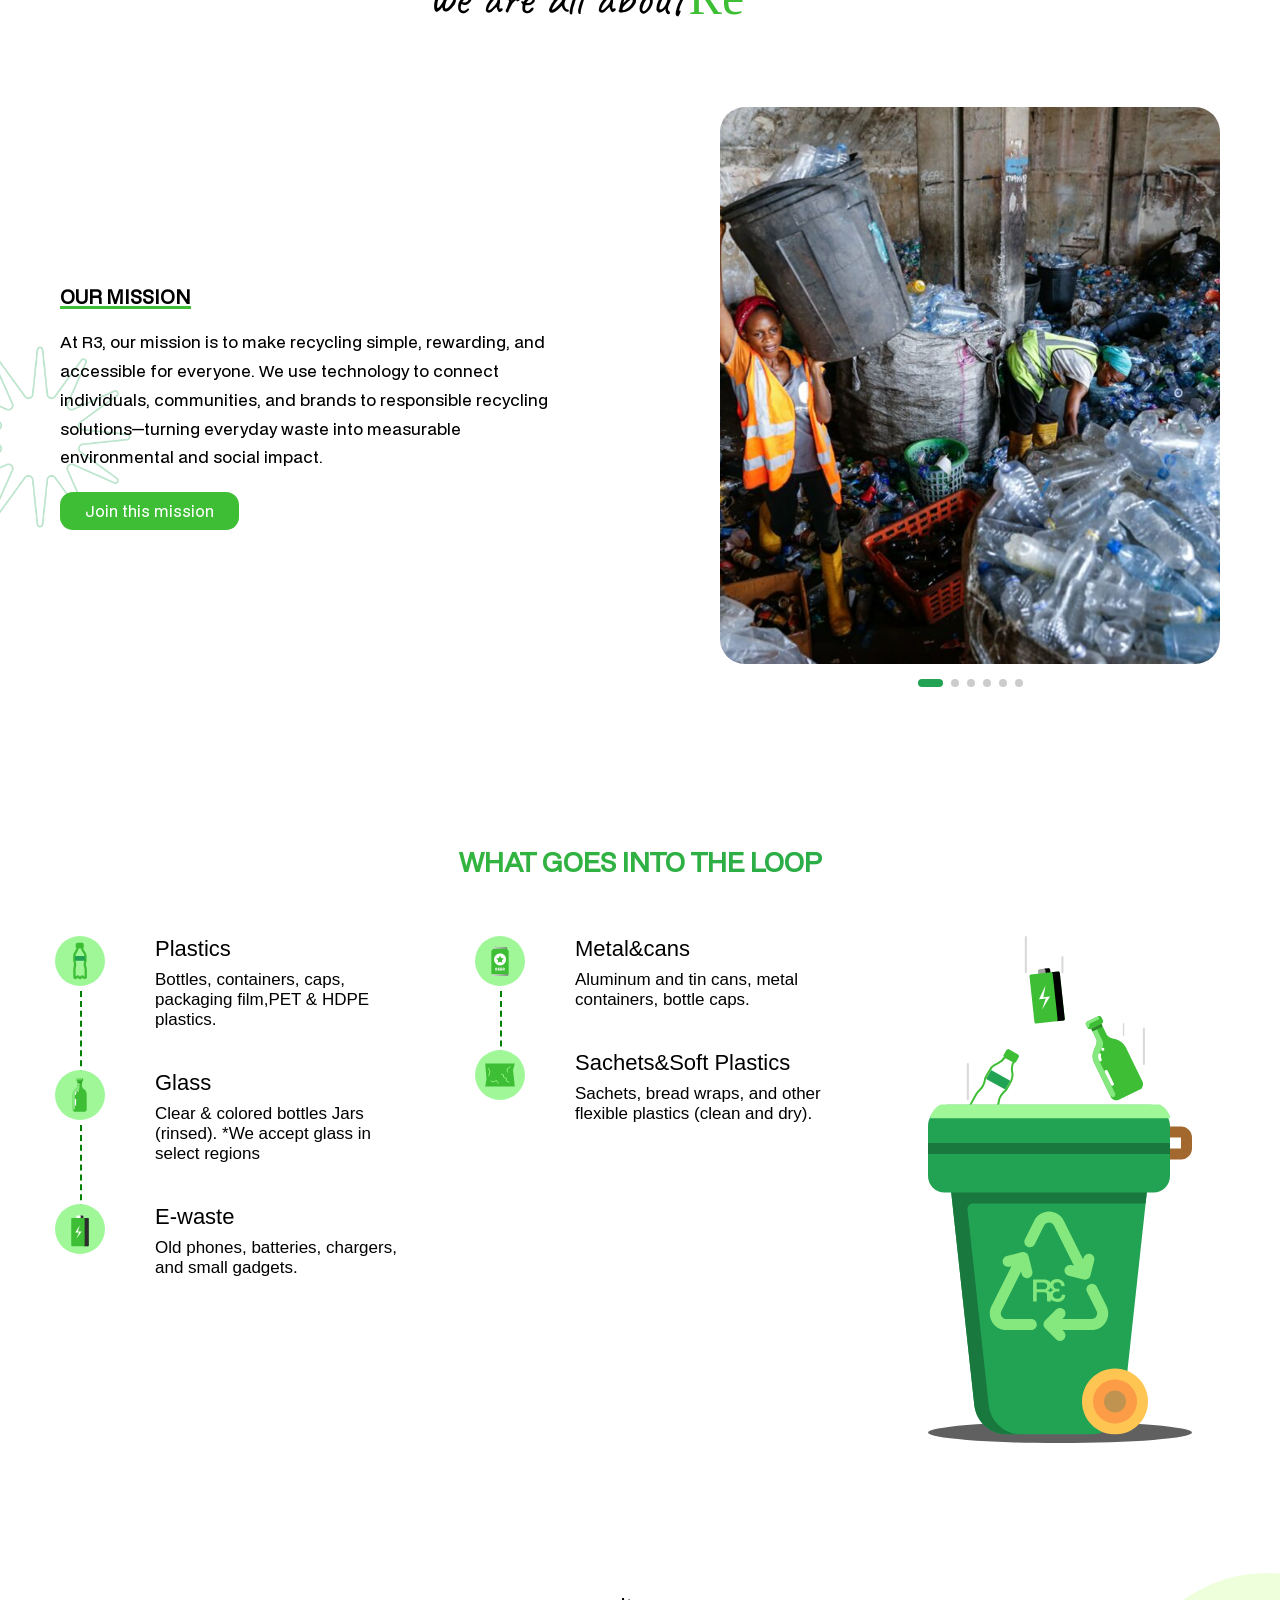
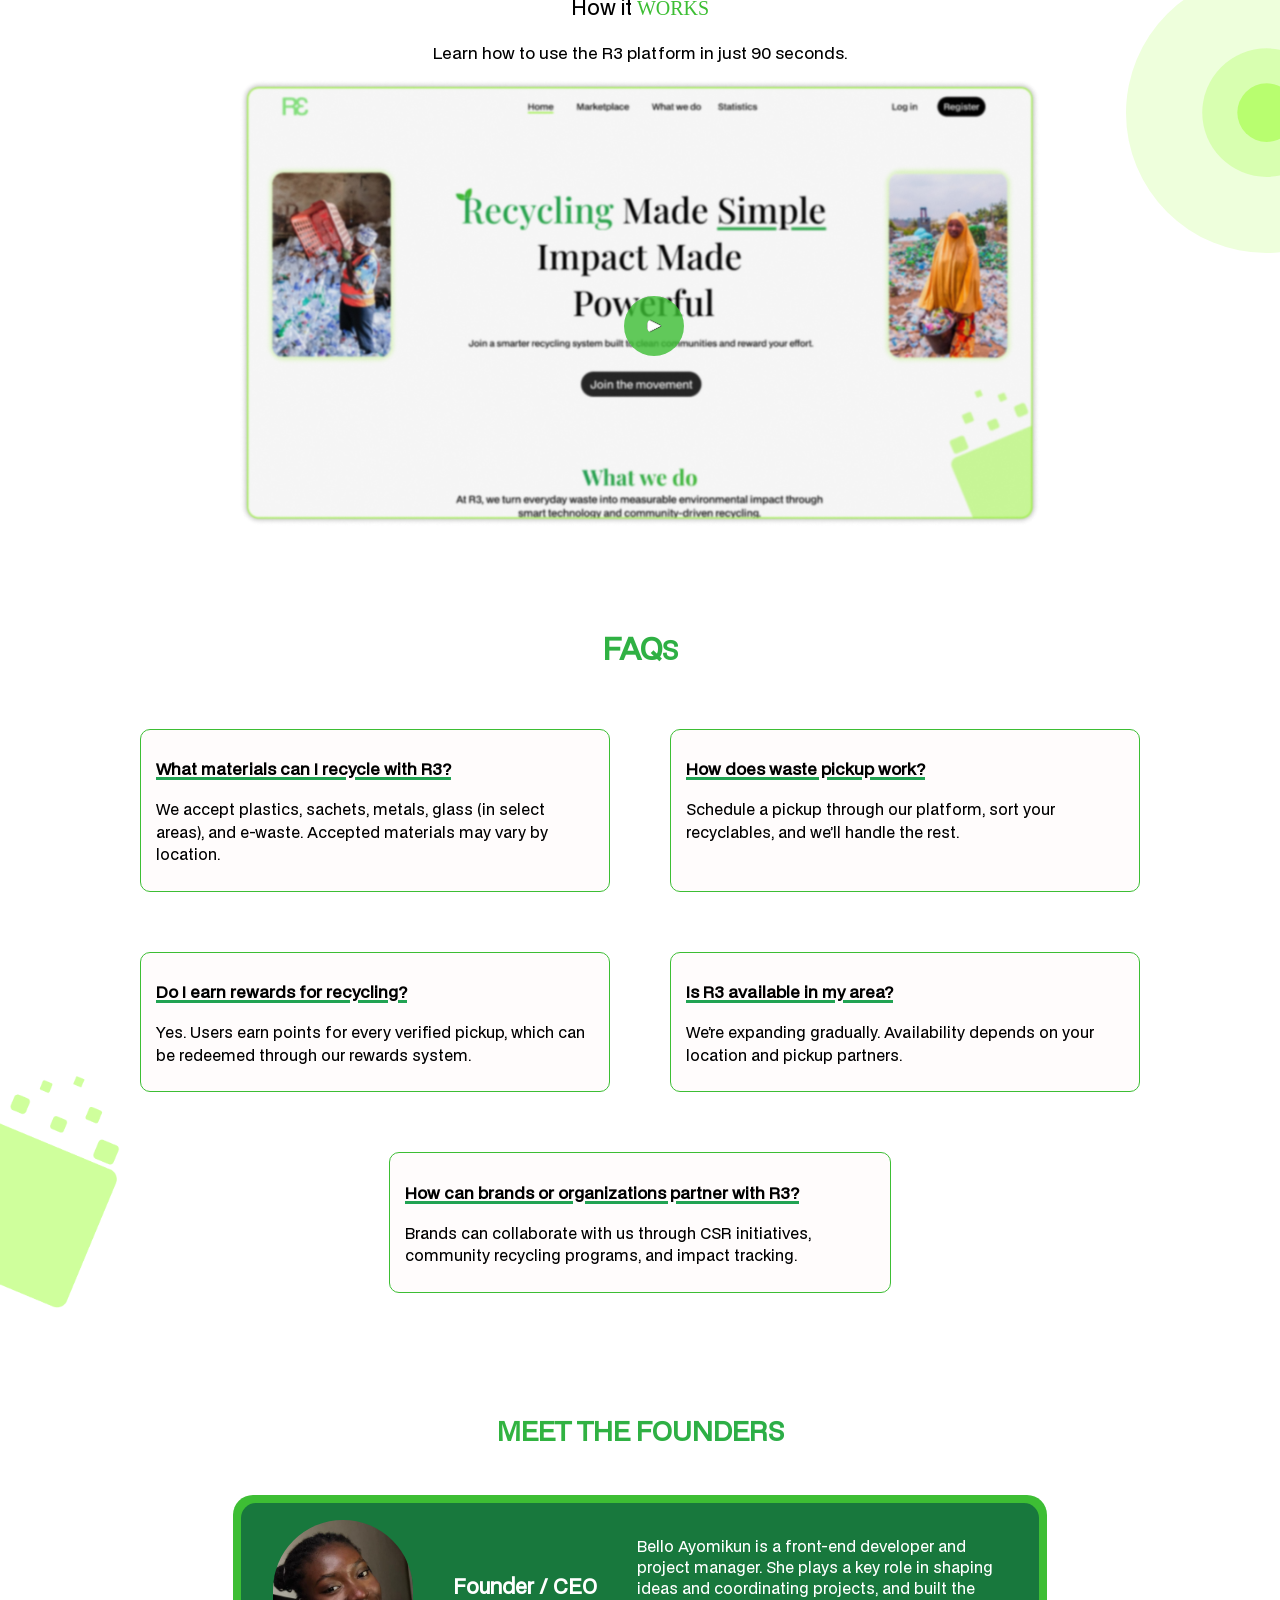
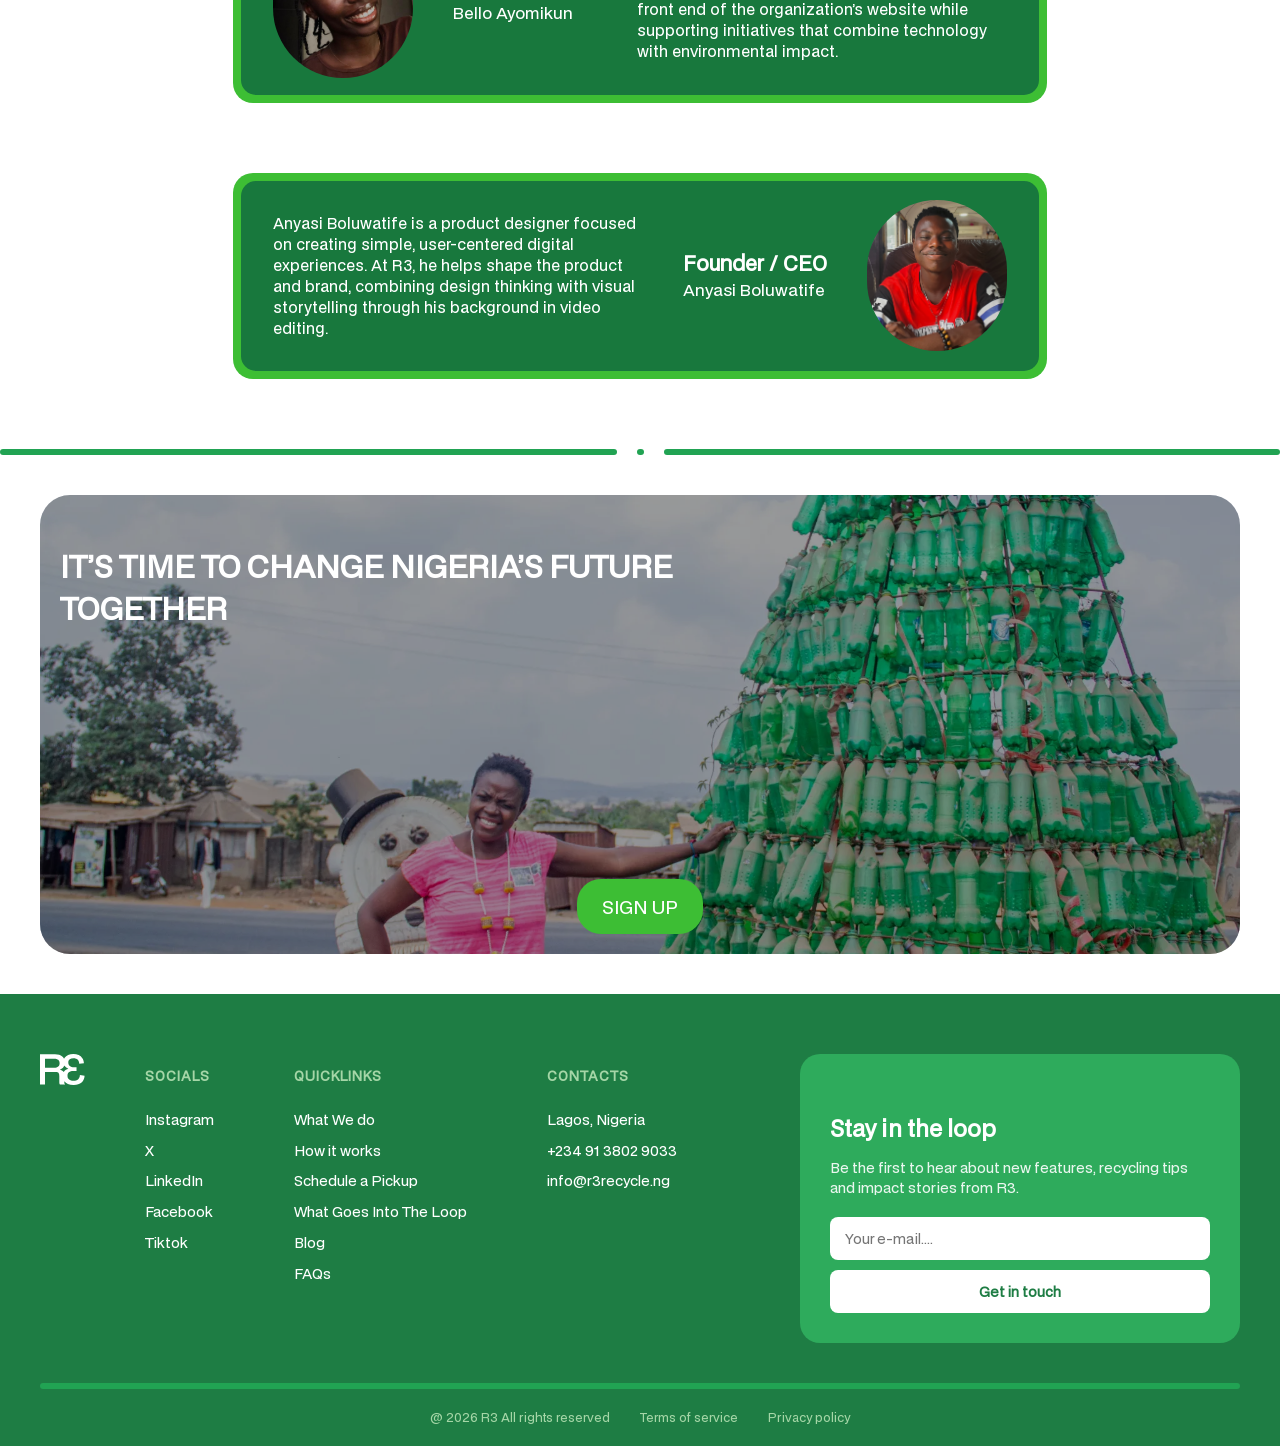
==== commit b5e541b8: "com" ====
--- a/index.html
+++ b/index.html
@@ -47,10 +47,10 @@
                <span class="wrapper" style="background-image: linear-gradient(to right, #21A353, #3DBE34); -webkit-background-clip: text;background-clip: text; color: transparent; background-color: #3DBE34; font-size: 3.9rem; font-family: Playfair Display;  ">R<img src="images/LEAF.svg"></span>ecycling
                </span>
                Made 
-               <span style=" font-family: Playfair Display; text-decoration: underline #3DBE34;">Simple </span>
+               <span style=" font-family: Playfair Display; text-decoration: underline #3DBE34;">Simple.</span>
             </h1> 
             <h1 style="text-align: center; font-size: 3.3rem;"> Impact Made  </h1>
-            <h1 style="text-align: center; font-size: 3.3rem;">Powerful</h1>
+            <h1 style="text-align: center; font-size: 3.3rem;">Powerful.</h1>
  
          </div>
          <h3 style="text-align: center; font-size: 16px;font-weight: 400; margin: 2 auto;">
--- a/R3.css
+++ b/R3.css
@@ -336,6 +336,7 @@
 .about p {
     margin: 0 auto;
     line-height: 1.2;
+    text-align: center;
     
 }
 
@@ -349,7 +350,6 @@
     position: relative;
     display: inline-block;
     color: #3DBE34;
-     margin-left: 10px ;
     font-family: "Playfair Display", serif;
     font-size: clamp(32px, 7vw, 50px);
 }
@@ -1103,7 +1103,7 @@
     }
 
     #special{
-        max-width: 420px;
+        max-width: 409px;
     }
 
     .column:first-child .item:last-child::before{
